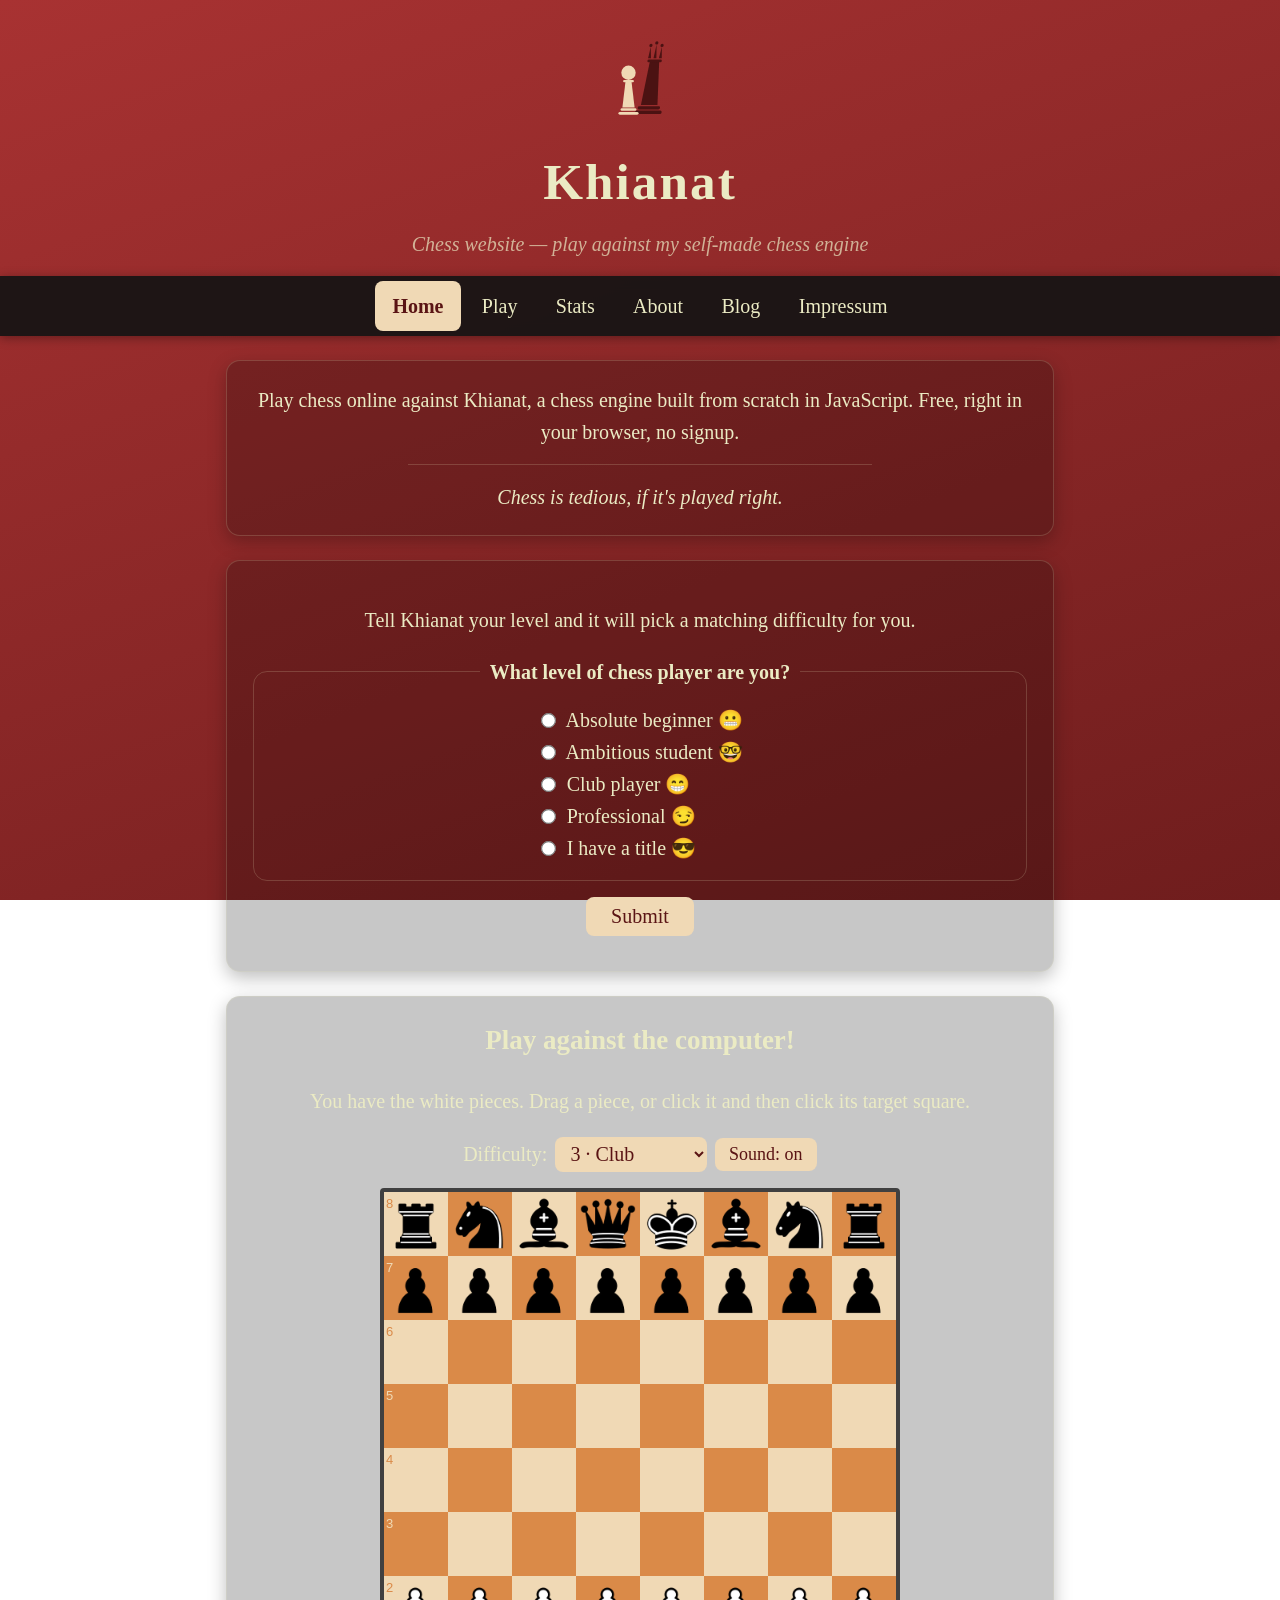
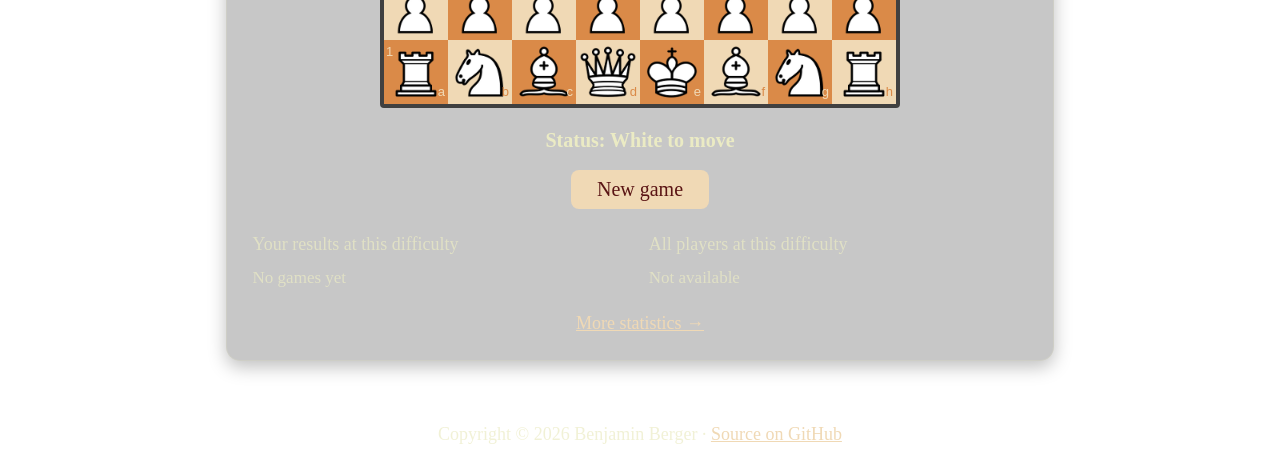
==== index.html @ 2050cd04 "Spam guard + sound toggle + broader opening" ====
<!DOCTYPE html>
<html lang="en">

  <head>
      <meta charset="UTF-8">
      <meta name="viewport" content="width=device-width, initial-scale=1">
      <title>Khianat &ndash; Play Chess Against a Self-Made JavaScript Chess Engine</title>
      <meta name="description" content="Play chess online against Khianat, a hand-built JavaScript chess engine with five difficulty levels. Free, right in your browser, no signup, no tracking.">
      <link rel="canonical" href="https://khianat.org/">

      <!-- link previews (OpenGraph / Twitter) -->
      <meta property="og:type" content="website">
      <meta property="og:site_name" content="Khianat">
      <meta property="og:url" content="https://khianat.org/">
      <meta property="og:title" content="Khianat &ndash; Play Chess Against a Self-Made Chess Engine">
      <meta property="og:description" content="A hand-built JavaScript chess engine with five difficulty levels. Free, in your browser, no signup.">
      <meta property="og:image" content="https://khianat.org/social-preview.png">
      <meta name="twitter:card" content="summary_large_image">

      <!-- structured data for search engines -->
      <script type="application/ld+json">
      {
        "@context": "https://schema.org",
        "@graph": [
          {
            "@type": "WebSite",
            "name": "Khianat",
            "url": "https://khianat.org/"
          },
          {
            "@type": "VideoGame",
            "name": "Khianat",
            "url": "https://khianat.org/",
            "description": "Play chess against Khianat, a hand-built JavaScript chess engine with five difficulty levels, running entirely in the browser.",
            "genre": "Chess",
            "gamePlatform": "Web browser",
            "applicationCategory": "Game",
            "operatingSystem": "Any",
            "offers": { "@type": "Offer", "price": "0", "priceCurrency": "EUR" },
            "author": {
              "@type": "Person",
              "name": "Benjamin Berger",
              "url": "https://github.com/ElectroweakCat"
            }
          }
        ]
      }
      </script>

      <link rel="icon" type="image/x-icon" href="favicon.ico">
      <link rel="icon" type="image/svg+xml" href="favicon.svg">

      <!-- central stylesheet -->
      <link rel="stylesheet" href="style.css">

      <!-- get jQuery from google -->
      <script src="https://ajax.googleapis.com/ajax/libs/jquery/3.5.1/jquery.min.js"></script>

      <!-- get chessboard.js (Copyright 2019 Chris Oakman)-->
      <script type="text/javascript" src="chessboard-1.0.0.js"></script>

      <!-- get chess.js (Copyright (c) 2022, Jeff Hlywa (jhlywa@gmail.com))-->
      <script type="text/javascript" src="chess.js"></script>

      <!-- get evaluation function of current chessboard-->
      <script type="text/javascript" src="evaluation.js"></script>

      <!-- get the acutall chess engine, which returns the best move it can find-->
      <script type="text/javascript" src="engine.js"></script>

      <!-- helpers for the personal and global game statistics -->
      <script type="text/javascript" src="stats.js"></script>
  </head>

  <body>

      <header class="site-header">
        <img src="logo.svg" alt="Khianat logo: a pawn casting the shadow of a queen" class="site-logo">
        <h1>Khianat</h1>
        <p class="tagline">Chess website &mdash; play against my self-made chess engine</p>
      </header>

      <nav class="site-nav">
        <a href="index.html" class="active">Home</a>
        <a href="#Play">Play</a>
        <a href="stats.html">Stats</a>
        <a href="about.html">About</a>
        <a href="blog.html">Blog</a>
        <a href="impressum.html">Impressum</a>
      </nav>

      <main>
      <section class="card">
        Play chess online against Khianat, a chess engine built from scratch in JavaScript. Free, right in your browser, no signup.
        <hr>
        <em>Chess is tedious, if it's played right.</em>
      </section>

      <section class="card">
        <p>Tell Khianat your level and it will pick a matching difficulty for you.</p>
        <form id="surveyForm">
          <fieldset>
            <legend>What level of chess player are you?</legend>
            <div class="survey-options">
            <input id="one" type="radio" name="items" value="one" required>
            <label for="one">Absolute beginner &#128556;</label><br>
            <input id="two" type="radio" name="items" value="two">
            <label for="two">Ambitious student &#129299;</label><br>
            <input id="three" type="radio" name="items" value="three">
            <label for="three">Club player &#128513;</label><br>
            <input id="four" type="radio" name="items" value="four">
            <label for="four">Professional &#128527;</label><br>
            <input id="five" type="radio" name="items" value="five">
            <label for="five">I have a title &#128526;</label>
            </div>
          </fieldset>
          <input type="submit" name="submit" value="Submit">
        </form>
        <div id="surveyResult"></div>

        <script>
          // Survey: send the vote to poll.php and set a matching difficulty.
          // How everyone voted is shown on the Stats page.
          function showSurveyResults (counts, vote) {
            var html = 'Thanks for your answer!'

            // suggest a matching difficulty for the game below
            var levelMap = { one: 1, two: 2, three: 3, four: 4, five: 5 }
            var suggested = levelMap[vote]
            if (suggested) {
              var canApply = true
              try {
                canApply = isGameOver() || game.history().length === 0
              } catch (e) {}

              if (canApply) {
                document.getElementById('difficulty').value = String(suggested)
                engineDifficulty = suggested
                try { refreshStatsDisplay() } catch (e) {} // bars follow the new level
                html = 'Khianat set its difficulty to ' + suggested + ' to match your level. You can change it any time below.'
              } else {
                html = 'Recommended difficulty for your level: ' + suggested + '.'
              }
            }

            document.getElementById('surveyResult').innerHTML = html

            // one vote per visit: lock the form after voting
            var inputs = document.querySelectorAll('#surveyForm input')
            for (var i = 0; i < inputs.length; i++) {
              inputs[i].disabled = true
            }
          }

          document.getElementById('surveyForm').addEventListener('submit', function (event) {
            event.preventDefault()

            var checked = document.querySelector('input[name="items"]:checked')
            if (!checked) return

            fetch('poll.php', {
              method: 'POST',
              headers: { 'Content-Type': 'application/json' },
              body: JSON.stringify({ vote: checked.value })
            })
              .then(function (response) {
                if (!response.ok) throw new Error('poll request failed')
                return response.json()
              })
              .then(function (counts) {
                showSurveyResults(counts, checked.value)
              })
              .catch(function () {
                document.getElementById('surveyResult').innerHTML = 'Sorry, the poll is currently not available.'
              })
          })
        </script>
      </section>

      <section id="Play" class="card">
        <h2>Play against the computer!</h2>
        <p>You have the white pieces. Drag a piece, or click it and then click its target square.</p>
        <div class="difficulty-row">
          <label for="difficulty">Difficulty:</label>
          <select id="difficulty">
            <option value="1">1 &middot; Beginner</option>
            <option value="2">2 &middot; Casual</option>
            <option value="3" selected>3 &middot; Club</option>
            <option value="4">4 &middot; Strong</option>
            <option value="5">5 &middot; Maximum</option>
          </select>
          <button id="soundBtn" type="button" aria-pressed="true">Sound: on</button>
        </div>
        <div id="myBoard"></div>
        <div class="status-line">Status: <span id="status"></span></div>
        <button id="gameBtn" type="button">New game</button>

        <div class="game-stats">
          <div class="stats-block">
            <div class="stats-title">Your results at this difficulty</div>
            <div id="personalBar"></div>
          </div>
          <div class="stats-block">
            <div class="stats-title">All players at this difficulty</div>
            <div id="globalBar"></div>
          </div>
        </div>
        <p class="stats-hint"><a href="stats.html">More statistics &rarr;</a></p>
      <noscript>Sorry, your browser does not support JavaScript!</noscript>

      <script>
        var board = null
        var game = new Chess()
        var whiteSquareGrey = '#a9a9a9'
        var blackSquareGrey = '#696969'
        var $status = $('#status')
        var $fen = $('#fen')
        var $pgn = $('#pgn')
        var thinkTimer = null
        var engineDifficulty = 3
        var gameResigned = false

        // the game is over when chess.js says so or the player resigned
        function isGameOver () {
          return gameResigned || game.game_over()
        }

        // ----- engine in a Web Worker -----
        // The search runs in a background thread so the page stays responsive.
        // If the browser refuses the worker (e.g. when the site is opened as a
        // local file), the engine falls back to thinking in the foreground.

        var engineWorker = null
        var searchId = 0

        try {
          engineWorker = new Worker('engine-worker.js')
          engineWorker.onmessage = function (event) {
            if (event.data.id !== searchId) return // stale reply, e.g. after New game
            finishEngineMove(event.data.move === null ? null
              : (event.data.move.san ? event.data.move.san : event.data.move))
          }
          engineWorker.onerror = function () {
            // worker broke: think in the foreground from now on
            engineWorker = null
            makeMove()
          }
        } catch (e) {
          engineWorker = null
        }

        // Khianat's move: dispatch to the worker, or think right here
        function makeMove () {
          if (isGameOver()) return
          if (game.turn() !== 'b') return // Khianat plays Black only

          if (engineWorker) {
            searchId++
            engineWorker.postMessage({
              id: searchId,
              history: game.history(),
              difficulty: engineDifficulty
            })
            return
          }

          // fallback: search on the main thread
          setDifficulty(engineDifficulty)
          var move = getBookMove(game)
          if (move === null) move = getBestMove(game)
          finishEngineMove(move)
        }

        function finishEngineMove (move) {
          if (move === null) return
          if (isGameOver() || game.turn() !== 'b') return

          var played = game.move(move)
          if (played === null) return // stale or invalid, never crash the UI

          board.position(game.fen())
          playMoveSound()
          highlightMove(played.from, played.to)
          updateStatus()
          saveCurrentGame()
        }

        // sounds for the end of the game
        var yesSound = new Audio('mixkit-robot-says-yes-283.wav')
        var noSound = new Audio('mixkit-robot-says-no-282.wav')

        // wooden click for every move on the board
        var moveSound = new Audio('351518__mh2o__chess-move-on-alabaster.wav')

        // sound can be muted, the choice is remembered in this browser
        var SOUND_STORAGE_KEY = 'khianatSound'
        var soundOn = true
        try {
          soundOn = window.localStorage.getItem(SOUND_STORAGE_KEY) !== 'off'
        } catch (e) {}

        function playSound (sound) {
          if (!soundOn) return
          sound.currentTime = 0
          sound.play()
        }

        function playMoveSound () {
          playSound(moveSound)
        }

        function updateSoundButton () {
          $('#soundBtn').text('Sound: ' + (soundOn ? 'on' : 'off'))
                        .attr('aria-pressed', soundOn ? 'true' : 'false')
        }

        function toggleSound () {
          soundOn = !soundOn
          try {
            window.localStorage.setItem(SOUND_STORAGE_KEY, soundOn ? 'on' : 'off')
          } catch (e) {}
          updateSoundButton()
        }

        function removeGreySquares () {
          $('#myBoard .square-55d63').css('background', '')
        }

        function greySquare (square) {
          var $square = $('#myBoard .square-' + square)

          var background = whiteSquareGrey
          if ($square.hasClass('black-3c85d')) {
            background = blackSquareGrey
          }

          $square.css('background', background)
        }

        function onDragStart (source, piece, position, orientation) {
        // do not pick up pieces if the game is over
        if (isGameOver()) return false

        // only pick up pieces for the side to move
        if ((game.turn() === 'w' && piece.search(/^b/) !== -1) ||
        (game.turn() === 'b' && piece.search(/^w/) !== -1))
        return false

        // picking up an own piece replaces any click selection
        clearClickSelection()
        }

        // everything that happens after the player made a legal move
        function afterPlayerMove (move) {
          playMoveSound()
          highlightMove(move.from, move.to)

          // make best legal move for black
          thinkTimer = window.setTimeout(makeMove, 250)

          updateStatus()
          saveCurrentGame()

          // show that the engine is calculating (the search may take a few seconds)
          if (!game.game_over()) {
            $status.html('Khianat is thinking&hellip;')
          }
        }

        function onDrop (source, target) {
          removeGreySquares()
        // see if the move is legal
        var move = game.move({
        from: source,
        to: target,
        promotion: 'q' // always promote to a queen for simplicity
        })

        // illegal move: keep a click selection (e.g. piece dropped back home)
        if (move === null) {
          if (clickFrom !== null) showTargets(clickFrom)
          return 'snapback'
        }

        clearClickSelection()
        afterPlayerMove(move)
        }

        function onMouseoverSquare (square, piece) {
          // no hints while Khianat is thinking (or the game is over)
          if (isGameOver()) return
          if (game.turn() !== 'w') return

          // get list of possible moves for this square
          var moves = game.moves({
          square: square,
          verbose: true
        })

          // exit if there are no moves available for this square
          if (moves.length === 0) return

          // highlight the square they moused over
          greySquare(square)

          // highlight the possible squares for this piece
          for (var i = 0; i < moves.length; i++) {
            greySquare(moves[i].to)
          }
        }

        function onMouseoutSquare (square, piece) {
          removeGreySquares()

          // keep the targets of a click selection visible
          if (clickFrom !== null) {
            showTargets(clickFrom)
          }
        }

        // ----- click-to-move -----

        var clickFrom = null

        function showTargets (square) {
          var moves = game.moves({ square: square, verbose: true })
          for (var i = 0; i < moves.length; i++) {
            greySquare(moves[i].to)
          }
        }

        function clearClickSelection () {
          clickFrom = null
          removeGreySquares()
          $('#myBoard .square-55d63').removeClass('highlight-selected')
        }

        function selectSquare (square) {
          var piece = game.get(square)
          if (!piece || piece.color !== 'w') return
          clickFrom = square
          $('#myBoard .square-' + square).addClass('highlight-selected')
          showTargets(square)
        }

        function handleSquareTap (square) {
          if (isGameOver()) return
          if (game.turn() !== 'w') return

          // first tap: select one of your pieces
          // (chessboard.js may start a drag at the same time, that is fine)
          if (clickFrom === null) {
            selectSquare(square)
            return
          }

          // tapping the selected piece again keeps it selected
          if (square === clickFrom) return

          var move = game.move({
            from: clickFrom,
            to: square,
            promotion: 'q' // always promote to a queen for simplicity
          })

          // not a legal target: try to select the tapped piece instead
          if (move === null) {
            clearClickSelection()
            selectSquare(square)
            return
          }

          clearClickSelection()
          board.position(game.fen())
          afterPlayerMove(move)
        }

        // "click" events never reach the squares because chessboard.js starts
        // its drag mode on mousedown/touchstart, so listen to those instead.
        // A touch also fires a delayed synthetic mousedown: ignore that one.
        var lastTouchTime = 0

        $('#myBoard').on('touchstart', '.square-55d63', function () {
          lastTouchTime = Date.now()
          var square = $(this).attr('data-square')
          if (square) handleSquareTap(square)
        })

        $('#myBoard').on('mousedown', '.square-55d63', function (event) {
          if (event.which !== 1) return // left button only
          if (Date.now() - lastTouchTime < 500) return
          var square = $(this).attr('data-square')
          if (square) handleSquareTap(square)
        })

        // mark the from and to squares of the move that was just played
        function highlightMove (from, to) {
          $('#myBoard .square-55d63').removeClass('highlight-last')
          $('#myBoard .square-' + from).addClass('highlight-last')
          $('#myBoard .square-' + to).addClass('highlight-last')
        }

        function newGame () {
          window.clearTimeout(thinkTimer) // in case Khianat was about to move
          searchId++ // invalidates any search still running in the worker
          game.reset()
          board.start()
          clearClickSelection()
          $('#myBoard .square-55d63').removeClass('highlight-last')
          resultRecorded = false
          gameResigned = false
          saveCurrentGame() // clears the stored game
          updateStatus()
        }

        // giving up counts as a loss, no escaping the statistics
        function resignGame () {
          if (isGameOver() || game.history().length === 0) return

          window.clearTimeout(thinkTimer)
          searchId++ // a search still running in the worker must not move anymore
          gameResigned = true
          clearClickSelection()

          recordResultOnce('l')
          saveCurrentGame() // clears the stored game
          playSound(yesSound)
          $status.html('Game over, White resigned.')
          updateGameButton()
        }

        // one button: "Resign" during a game, "New game" once it is over
        function updateGameButton () {
          if (!isGameOver() && game.history().length > 0) {
            $('#gameBtn').text('Resign')
          } else {
            $('#gameBtn').text('New game')
          }
        }

        // ----- running game survives a page reload -----
        // The current game is stored in the browser after every move and
        // restored on load, so reloading the page is no way to escape a
        // lost position (and no accident can destroy a good one).

        var GAME_STORAGE_KEY = 'khianatCurrentGame'

        function saveCurrentGame () {
          try {
            if (game.history().length === 0 || isGameOver()) {
              window.localStorage.removeItem(GAME_STORAGE_KEY)
            } else {
              window.localStorage.setItem(GAME_STORAGE_KEY, JSON.stringify({
                history: game.history(),
                difficulty: engineDifficulty
              }))
            }
          } catch (e) {
            // no localStorage: reload protection simply not available
          }
        }

        function restoreSavedGame () {
          try {
            var saved = JSON.parse(window.localStorage.getItem(GAME_STORAGE_KEY))
            if (!saved || !saved.history || saved.history.length === 0) return

            for (var i = 0; i < saved.history.length; i++) {
              if (game.move(saved.history[i]) === null) {
                game.reset() // corrupted data: just start fresh
                return
              }
            }

            if (saved.difficulty && DIFFICULTY_LEVELS[saved.difficulty]) {
              engineDifficulty = saved.difficulty
              $('#difficulty').val(String(saved.difficulty))
            }

            board.position(game.fen())

            // reloaded while Khianat was thinking: let it move again
            if (!game.game_over() && game.turn() === 'b') {
              thinkTimer = window.setTimeout(makeMove, 500)
            }
          } catch (e) {
            // unreadable data: just start fresh
          }
        }

        // ----- game statistics -----

        var resultRecorded = false
        var globalStatsCache = null

        // count each finished game exactly once, locally and on the server
        function recordResultOnce (result) {
          if (resultRecorded) return
          resultRecorded = true

          var moves = Math.max(1, Math.ceil(game.history().length / 2))
          recordPersonalResult(engineDifficulty, result, moves)
          refreshStatsDisplay()

          postGlobalResult(engineDifficulty, result, moves, game.history()[0])
            .then(function (data) {
              globalStatsCache = data
              refreshStatsDisplay()
            })
            .catch(function () {}) // no server (e.g. local file): personal stats still work
        }

        function refreshStatsDisplay () {
          var lv = String(engineDifficulty)

          var personal = loadPersonalStats()
          renderResultBar(document.getElementById('personalBar'), personal.levels[lv])

          var globalEl = document.getElementById('globalBar')
          if (globalStatsCache && globalStatsCache.levels && globalStatsCache.levels[lv]) {
            renderResultBar(globalEl, globalStatsCache.levels[lv])
          } else {
            globalEl.innerHTML = '<div class="result-legend">Not available</div>'
          }
        }

        // update the board position after the piece snap
        // for castling, en passant, pawn promotion
        function onSnapEnd () {
        board.position(game.fen())
        }

        function updateStatus () {
        var status = ''

        var moveColor = 'White'
        if (game.turn() === 'b') {
        moveColor = 'Black'
        }

        // checkmate?
        if (game.in_checkmate()) {
        status = 'Game over, ' + moveColor + ' is in checkmate.'

        // play sound: "Yes" if the computer checkmated the player (White),
        // "No" if the player checkmated the computer (Black)
        if (moveColor === 'White') {
        playSound(yesSound)
        } else {
        playSound(noSound)
        }

        recordResultOnce(moveColor === 'White' ? 'l' : 'w')
        }

        // draw?
        else if (game.in_draw()) {
        status = 'Game over, drawn position'

        recordResultOnce('d')
        }

        // game still on
        else {
        status = moveColor + ' to move'

        // check?
        if (game.in_check()) {
        status += ', ' + moveColor + ' is in check'
        }
        }

        $status.html(status)
        $fen.html(game.fen())
        $pgn.html(game.pgn())

        updateGameButton()
        }

        var config = {
          draggable: true,
          position: 'start',
          moveSpeed: 'slow',
          snapbackSpeed: 500,
          snapSpeed: 100,
          onDragStart: onDragStart,
          onDrop: onDrop,
          onMouseoutSquare: onMouseoutSquare,
          onMouseoverSquare: onMouseoverSquare,
          onSnapEnd: onSnapEnd
        }
        board = Chessboard('myBoard', config)

        // keep the board size in sync with the screen (mobile friendly)
        $(window).on('resize', board.resize)

        $('#soundBtn').on('click', toggleSound)
        updateSoundButton()

        $('#gameBtn').on('click', function () {
          if (!isGameOver() && game.history().length > 0) {
            resignGame()
          } else {
            newGame()
          }
        })

        $('#difficulty').on('change', function () {
          var newLevel = parseInt(this.value, 10)

          // changing the difficulty mid-game would distort the statistics:
          // it restarts the game and the running game counts as a loss
          if (!isGameOver() && game.history().length > 0) {
            var ok = window.confirm(
              'Changing the difficulty restarts the game. ' +
              'The current game will be counted as a loss. OK?'
            )
            if (!ok) {
              this.value = String(engineDifficulty) // keep the old level
              return
            }
            recordResultOnce('l') // counted at the level that was being played
            engineDifficulty = newLevel
            newGame()
          } else {
            engineDifficulty = newLevel
          }

          refreshStatsDisplay()
          saveCurrentGame()
        })

        restoreSavedGame()
        updateStatus()
        refreshStatsDisplay()

        fetchGlobalStats()
          .then(function (data) {
            globalStatsCache = data
            refreshStatsDisplay()
          })
          .catch(function () {}) // bars simply show "Not available"
        </script>

      </section>

      </main>

      <footer>
        Copyright &copy; 2026 Benjamin Berger &middot; <a href="https://github.com/ElectroweakCat/Khianat">Source on GitHub</a>
      </footer>

  </body>

  </html>
---- style.css ----
/* =========================================================
   Khianat – central stylesheet
   Modernized red/cream design, responsive & mobile friendly
   ========================================================= */

/* Self-hosted EB Garamond (SIL Open Font License), so the typography looks
   the same everywhere. Garamond is not installed on Android and most Linux
   systems, which used to fall back to a completely different serif.
   Nothing is loaded from Google, the files live in fonts/ on this server. */

@font-face {
  font-family: "EB Garamond";
  src: url("fonts/eb-garamond-regular.woff2") format("woff2");
  font-weight: 400;
  font-style: normal;
  font-display: swap;
}

@font-face {
  font-family: "EB Garamond";
  src: url("fonts/eb-garamond-italic.woff2") format("woff2");
  font-weight: 400;
  font-style: italic;
  font-display: swap;
}

@font-face {
  font-family: "EB Garamond";
  src: url("fonts/eb-garamond-semibold.woff2") format("woff2");
  font-weight: 600;
  font-style: normal;
  font-display: swap;
}

:root {
  --bg-1: #a83232;          /* classic Khianat red */
  --bg-2: #6f1d1d;          /* darker red for gradient */
  --cream: #ebebc4;         /* classic cream text */
  --cream-muted: rgba(235, 235, 196, 0.7);
  --card-bg: rgba(0, 0, 0, 0.22);
  --card-border: rgba(235, 235, 196, 0.18);
  --nav-bg: rgba(20, 20, 20, 0.92);
  --accent: #f0d9b5;        /* light board square color */
  --radius: 14px;
}

* {
  box-sizing: border-box;
}

html {
  scroll-behavior: smooth;
}

body {
  margin: 0;
  min-height: 100vh;
  background: linear-gradient(160deg, var(--bg-1) 0%, var(--bg-2) 100%) fixed;
  color: var(--cream);
  font-family: "EB Garamond", Garamond, "Palatino Linotype", Palatino, Georgia, "Times New Roman", serif;
  font-size: clamp(1.05rem, 1rem + 0.4vw, 1.25rem);
  line-height: 1.6;
  text-align: center;
}

/* ---------- Header ---------- */

.site-header {
  padding: 2.2rem 1rem 1rem;
}

.site-header h1 {
  margin: 0;
  font-size: clamp(2rem, 1.5rem + 2.5vw, 3.2rem);
  letter-spacing: 0.04em;
}

.site-header .tagline {
  margin: 0.3rem 0 0;
  color: var(--cream-muted);
  font-style: italic;
}

.site-logo {
  width: 92px;
  height: 92px;
  margin-bottom: 0.3rem;
}

/* ---------- Navigation ---------- */

.site-nav {
  position: sticky;
  top: 0;
  z-index: 10;
  display: flex;
  flex-wrap: wrap;
  justify-content: center;
  gap: 0.2rem;
  padding: 0.35rem 0.5rem;
  background: var(--nav-bg);
  backdrop-filter: blur(6px);
  box-shadow: 0 2px 10px rgba(0, 0, 0, 0.35);
}

.site-nav a {
  color: var(--cream);
  text-decoration: none;
  padding: 0.55rem 1.1rem;
  border-radius: 8px;
  transition: background 0.15s ease, color 0.15s ease;
}

.site-nav a:hover {
  background: rgba(235, 235, 196, 0.15);
}

.site-nav a.active {
  background: var(--accent);
  color: #5a1414;
  font-weight: 600;
}

/* ---------- Layout ---------- */

main {
  width: 100%;
  max-width: 860px;
  margin: 0 auto;
  padding: 1.5rem 1rem 0;
}

.card {
  background: var(--card-bg);
  border: 1px solid var(--card-border);
  border-radius: var(--radius);
  box-shadow: 0 6px 18px rgba(0, 0, 0, 0.25);
  padding: 1.4rem 1.6rem;
  margin: 0 0 1.5rem;
  text-align: center;
}

.card h2 {
  margin-top: 0;
  font-size: 1.35em;
}

.card .date {
  color: var(--cream-muted);
  font-size: 0.85em;
  font-weight: normal;
}

hr {
  border: none;
  border-top: 1px solid var(--card-border);
  margin: 1rem auto;
  width: 60%;
}

a {
  color: var(--accent);
}

/* ---------- Forms & survey ---------- */

fieldset {
  border: 1px solid var(--card-border);
  border-radius: var(--radius);
  padding: 1rem 1.2rem;
  margin: 0 0 1rem;
}

legend {
  padding: 0 0.6rem;
  font-weight: 600;
}

.survey-options {
  display: inline-block;
  text-align: left;
}

.survey-options label {
  cursor: pointer;
}

input[type="radio"] {
  accent-color: var(--accent);
  margin-right: 0.4rem;
  transform: scale(1.15);
}

input[type="submit"],
button {
  font-family: inherit;
  font-size: 1em;
  color: #5a1414;
  background: var(--accent);
  border: none;
  border-radius: 8px;
  padding: 0.5rem 1.6rem;
  cursor: pointer;
  transition: filter 0.15s ease, transform 0.05s ease;
}

input[type="submit"]:hover,
button:hover {
  filter: brightness(1.07);
}

input[type="submit"]:active,
button:active {
  transform: scale(0.97);
}

input[type="submit"]:disabled {
  opacity: 0.5;
  cursor: default;
}

#surveyResult {
  margin-top: 0.8rem;
}

/* ---------- Chessboard ---------- */

#myBoard {
  width: min(100%, 520px);
  margin: 0 auto 1rem;
}

.status-line {
  margin-top: 0.6rem;
  font-weight: 600;
}

/* chessboard.js required classes */
.clearfix-7da63 {
  clear: both;
}

.board-b72b1 {
  border: 4px solid #404040;
  border-radius: 4px;
  box-sizing: content-box;
}

.square-55d63 {
  float: left;
  position: relative;
  -webkit-touch-callout: none;
  -webkit-user-select: none;
  -khtml-user-select: none;
  -moz-user-select: none;
  -ms-user-select: none;
  user-select: none;
}

.white-1e1d7 {
  background-color: #f0d9b5;
  color: #da8a48;
}

.black-3c85d {
  background-color: #da8a48;
  color: #f0d9b5;
}

.highlight1-32417,
.highlight2-9c5d2 {
  box-shadow: inset 0 0 3px 3px rgb(170, 48, 48);
}

/* from and to square of the move that was just played */
.highlight-last {
  box-shadow: inset 0 0 3px 3px rgb(170, 48, 48);
}

/* square selected via click-to-move */
.highlight-selected {
  box-shadow: inset 0 0 0 3px #404040;
}

#gameBtn {
  margin-top: 0.9rem;
}

.difficulty-row {
  display: flex;
  flex-wrap: wrap;
  align-items: center;
  justify-content: center;
  gap: 0.5rem;
  margin-bottom: 1rem;
}

#soundBtn {
  padding: 0.35rem 0.9rem;
  font-size: 0.9em;
}

select {
  font-family: inherit;
  font-size: 1em;
  color: #5a1414;
  background: var(--accent);
  border: none;
  border-radius: 8px;
  padding: 0.35rem 0.7rem;
  cursor: pointer;
}

.notation-322f9 {
  cursor: default;
  font-family: "Helvetica Neue", Helvetica, Arial, sans-serif;
  font-size: 13px;
  position: absolute;
}

.alpha-d2270 {
  bottom: 1px;
  right: 3px;
}

.numeric-fc462 {
  top: 2px;
  left: 2px;
}

/* ---------- Game statistics ---------- */

.game-stats {
  display: grid;
  grid-template-columns: 1fr 1fr;
  gap: 1.1rem;
  margin-top: 1.3rem;
  text-align: left;
}

.stats-title {
  font-size: 0.9em;
  color: var(--cream-muted);
  margin-bottom: 0.3rem;
}

.result-bar {
  display: flex;
  height: 1.05rem;
  border-radius: 6px;
  overflow: hidden;
  background: rgba(0, 0, 0, 0.3);
}

.result-bar .seg-w { background: var(--accent); }
.result-bar .seg-d { background: #a5713e; }
.result-bar .seg-l { background: #3a0d0d; }

.result-legend {
  font-size: 0.85em;
  color: var(--cream-muted);
  margin-top: 0.3rem;
}

.stats-hint {
  margin-bottom: 0;
  font-size: 0.9em;
}

.stat-row {
  text-align: left;
  margin-bottom: 1.1rem;
}

.big-stats {
  display: flex;
  justify-content: space-around;
  flex-wrap: wrap;
  gap: 1rem;
}

.big-stat .stat-number {
  font-size: 2rem;
  font-weight: 600;
}

.big-stat .stat-label {
  color: var(--cream-muted);
  font-size: 0.85em;
}

.fact-list {
  text-align: left;
}

.fact-list p {
  margin: 0.45rem 0;
}

/* games-per-day column chart */
.day-cols {
  display: flex;
  align-items: flex-end;
  gap: 3px;
  height: 80px;
}

.day-cols .day-col {
  flex: 1;
  background: var(--accent);
  border-radius: 2px 2px 0 0;
}

@media (max-width: 600px) {
  .game-stats {
    grid-template-columns: 1fr;
  }
}

/* ---------- Impressum / long text ---------- */

.legal {
  text-align: left;
}

.legal h2 {
  text-align: center;
}

/* ---------- About page: technical documentation ---------- */

.doc {
  text-align: left;
}

.doc h2 {
  text-align: center;
}

.doc figure {
  margin: 1.4rem 0;
}

.doc figcaption {
  color: var(--cream-muted);
  font-size: 0.85em;
  text-align: center;
  margin-top: 0.5rem;
}

.doc svg {
  display: block;
  width: 100%;
  height: auto;
}

/* flow diagram of one engine move */
.flow {
  display: flex;
  flex-direction: column;
  align-items: center;
  gap: 0.15rem;
}

.flow-step {
  background: rgba(0, 0, 0, 0.25);
  border: 1px solid var(--card-border);
  border-radius: 10px;
  padding: 0.5rem 1rem;
  text-align: center;
  max-width: 480px;
}

.flow-step.decision {
  border-style: dashed;
  font-style: italic;
}

.flow-arrow {
  color: var(--cream-muted);
  line-height: 1;
}

/* horizontal bar chart (node counts) */
.bars {
  max-width: 560px;
  margin: 0 auto;
}

.bar-row {
  margin-bottom: 0.7rem;
}

.bar-row .bar-label {
  font-size: 0.9em;
  margin-bottom: 0.15rem;
}

.bar-row .bar {
  height: 1.15rem;
  background: var(--accent);
  border-radius: 5px;
  min-width: 2px;
}

/* piece square table heatmap */
.heatmap {
  display: grid;
  grid-template-columns: repeat(8, 1fr);
  gap: 2px;
  max-width: 360px;
  margin: 0 auto;
}

.heatmap div {
  aspect-ratio: 1;
  display: flex;
  align-items: center;
  justify-content: center;
  font-size: 0.6rem;
  border-radius: 3px;
  color: var(--cream);
}

.h-n3 { background: #2e0b0b; }
.h-n2 { background: #571818; }
.h-n1 { background: #7c2626; }
.h-p1 { background: #a5713e; }
.h-p2 { background: #d0ac7c; color: #3a2410; }
.h-p3 { background: #f0d9b5; color: #3a2410; }

/* ---------- Footer ---------- */

footer {
  margin: 2.5rem 0 0;
  padding: 1.2rem 1rem 1.6rem;
  color: var(--cream-muted);
  font-size: 0.9em;
}

/* ---------- Mobile ---------- */

@media (max-width: 600px) {
  .card {
    padding: 1rem 0.9rem;
  }

  .site-nav a {
    padding: 0.5rem 0.7rem;
  }

  main {
    padding: 1rem 0.6rem 0;
  }

  hr {
    width: 85%;
  }
}
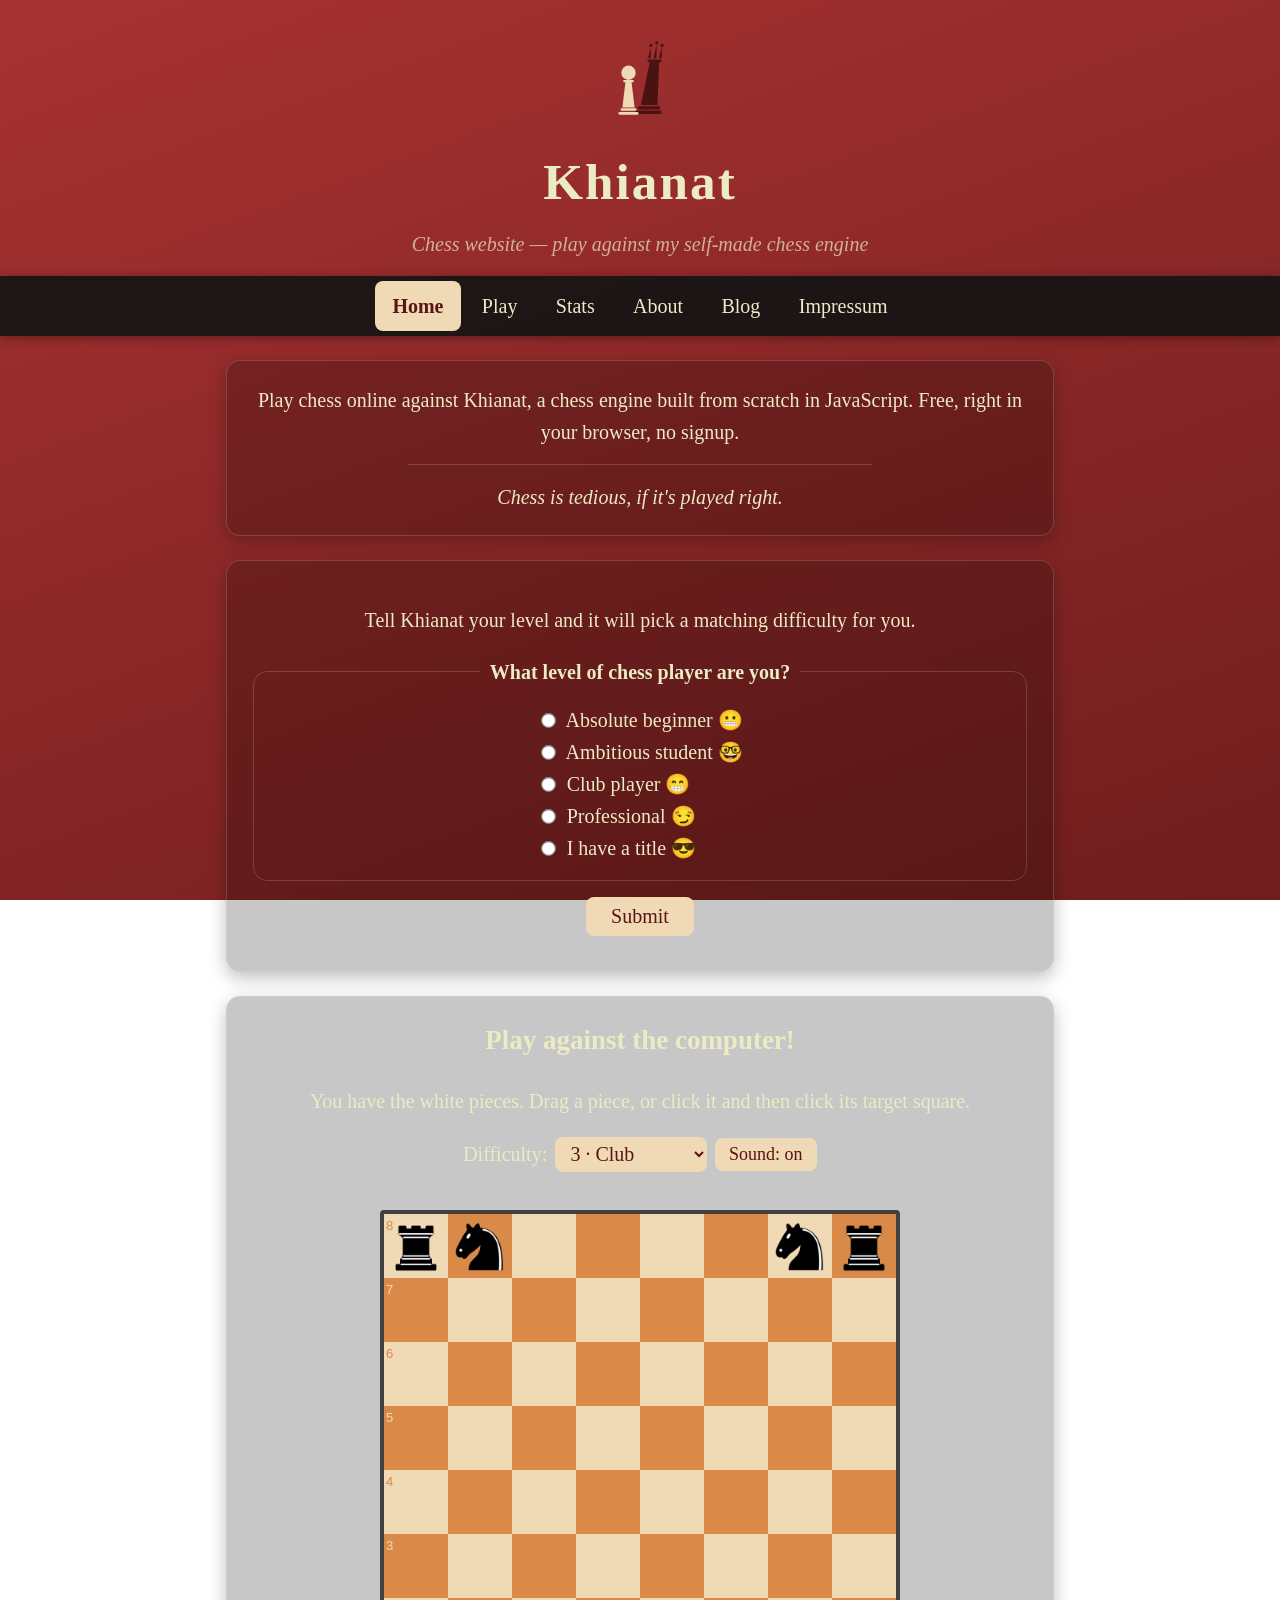
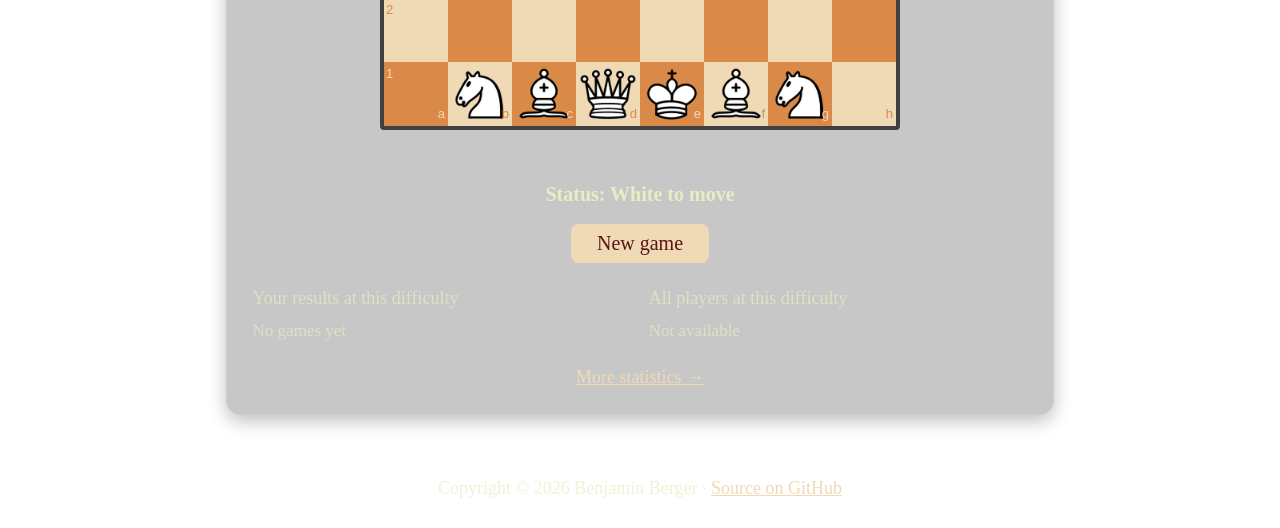
==== commit 574083e0: "Captured pieces" ====
--- a/index.html
+++ b/index.html
@@ -191,7 +191,9 @@
           </select>
           <button id="soundBtn" type="button" aria-pressed="true">Sound: on</button>
         </div>
+        <div id="capturedTop" class="captured" aria-label="Pieces captured by Khianat"></div>
         <div id="myBoard"></div>
+        <div id="capturedBottom" class="captured" aria-label="Pieces you captured"></div>
         <div class="status-line">Status: <span id="status"></span></div>
         <button id="gameBtn" type="button">New game</button>
 
@@ -493,6 +495,54 @@
           if (square) handleSquareTap(square)
         })
 
+        // ----- captured pieces and material balance -----
+
+        var PIECE_POINTS = { p: 1, n: 3, b: 3, r: 5, q: 9, k: 0 }
+        var CAPTURE_ORDER = ['q', 'r', 'b', 'n', 'p']
+
+        function renderCaptured (element, color, counts, diff) {
+          var html = ''
+          for (var i = 0; i < CAPTURE_ORDER.length; i++) {
+            var type = CAPTURE_ORDER[i]
+            var count = counts[type] || 0
+            for (var n = 0; n < count; n++) {
+              html += '<img src="img/chesspieces/wikipedia/' + color + type.toUpperCase() +
+                      '.png" alt="">'
+            }
+          }
+          if (diff > 0) {
+            html += '<span class="material-diff">+' + diff + '</span>'
+          }
+          element.innerHTML = html
+        }
+
+        function updateMaterial () {
+          var history = game.history({ verbose: true })
+          var takenByWhite = {} // black pieces, captured by the player
+          var takenByBlack = {} // white pieces, captured by Khianat
+
+          for (var i = 0; i < history.length; i++) {
+            var move = history[i]
+            if (!move.captured) continue
+            var target = move.color === 'w' ? takenByWhite : takenByBlack
+            target[move.captured] = (target[move.captured] || 0) + 1
+          }
+
+          // the difference comes from the board itself, so promotions count too
+          var board = game.board()
+          var balance = 0
+          for (var row = 0; row < 8; row++) {
+            for (var col = 0; col < 8; col++) {
+              var piece = board[row][col]
+              if (!piece) continue
+              balance += (piece.color === 'w' ? 1 : -1) * PIECE_POINTS[piece.type]
+            }
+          }
+
+          renderCaptured(document.getElementById('capturedTop'), 'w', takenByBlack, -balance)
+          renderCaptured(document.getElementById('capturedBottom'), 'b', takenByWhite, balance)
+        }
+
         // mark the from and to squares of the move that was just played
         function highlightMove (from, to) {
           $('#myBoard .square-55d63').removeClass('highlight-last')
@@ -674,6 +724,7 @@
         $fen.html(game.fen())
         $pgn.html(game.pgn())
 
+        updateMaterial()
         updateGameButton()
         }
 
--- a/style.css
+++ b/style.css
@@ -235,6 +235,28 @@
   font-weight: 600;
 }
 
+/* captured pieces and material balance around the board */
+.captured {
+  display: flex;
+  flex-wrap: wrap;
+  align-items: center;
+  gap: 1px;
+  min-height: 22px;
+  width: min(100%, 520px);
+  margin: 0 auto;
+  color: var(--cream-muted);
+  font-size: 0.9em;
+}
+
+.captured img {
+  width: 18px;
+  height: 18px;
+}
+
+.captured .material-diff {
+  margin-left: 0.35rem;
+}
+
 /* chessboard.js required classes */
 .clearfix-7da63 {
   clear: both;
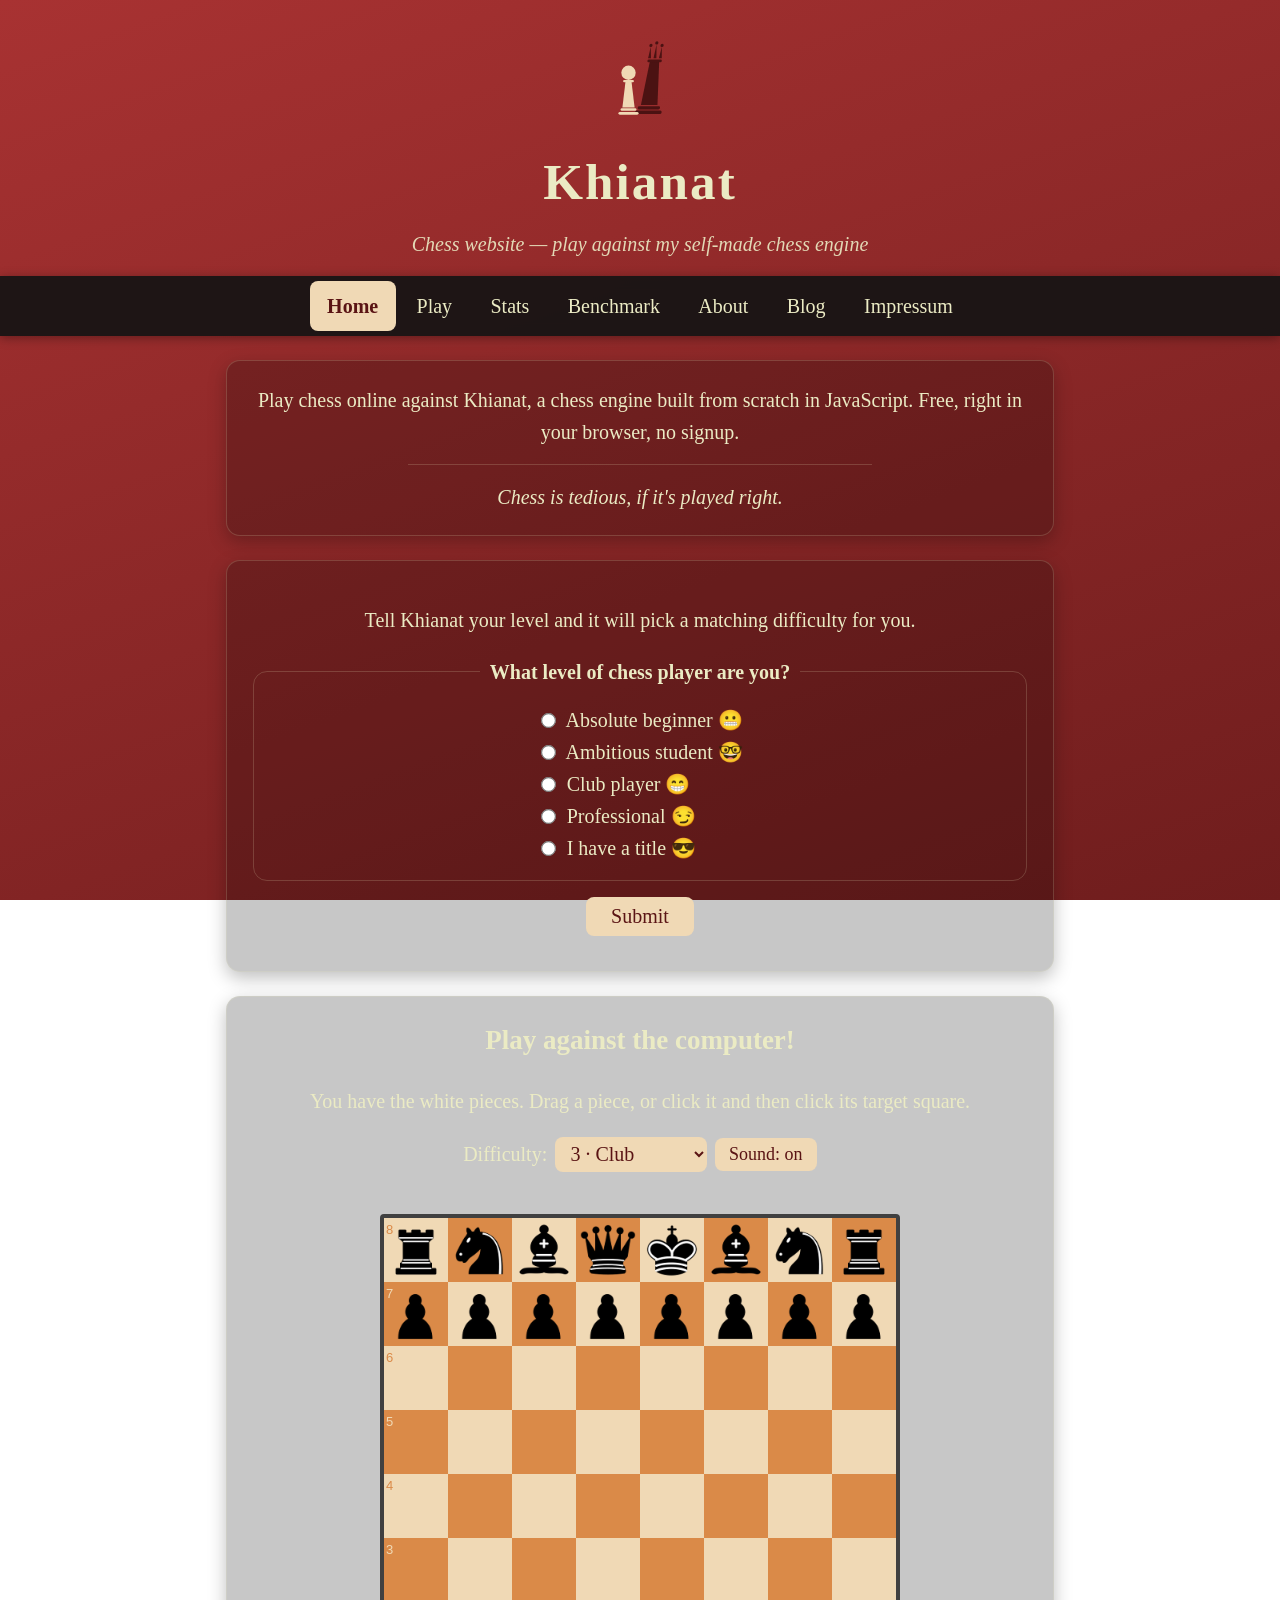
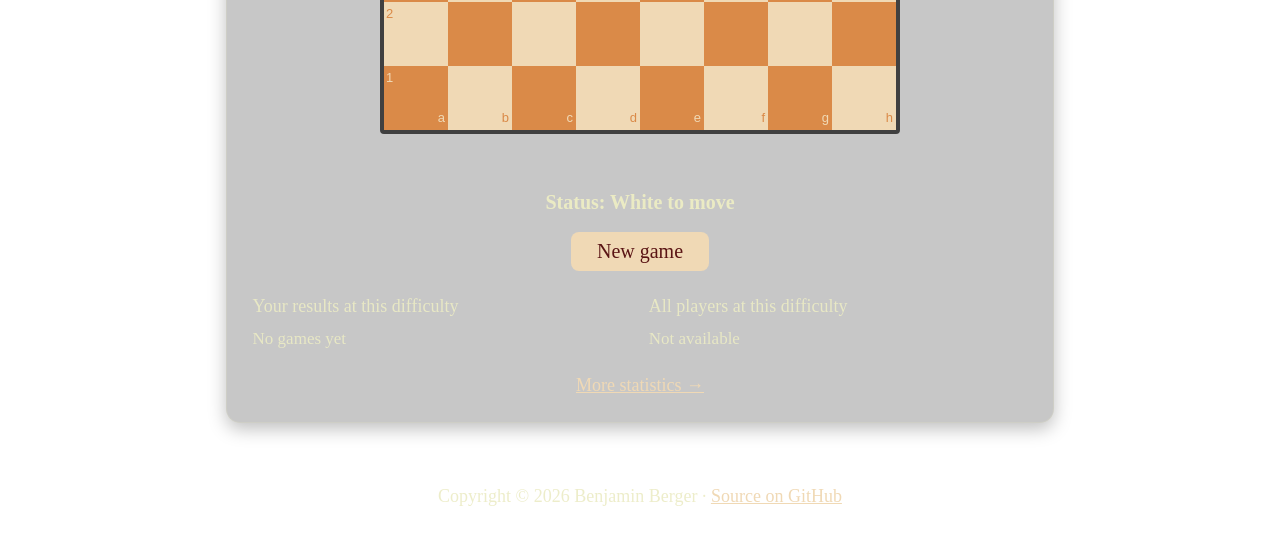
==== commit d325f094: "Accessibility + benchmark suite" ====
--- a/index.html
+++ b/index.html
@@ -74,6 +74,8 @@
 
   <body>
 
+      <a href="#main" class="skip-link">Skip to content</a>
+
       <header class="site-header">
         <img src="logo.svg" alt="Khianat logo: a pawn casting the shadow of a queen" class="site-logo">
         <h1>Khianat</h1>
@@ -84,12 +86,13 @@
         <a href="index.html" class="active">Home</a>
         <a href="#Play">Play</a>
         <a href="stats.html">Stats</a>
+        <a href="benchmark.html">Benchmark</a>
         <a href="about.html">About</a>
         <a href="blog.html">Blog</a>
         <a href="impressum.html">Impressum</a>
       </nav>
 
-      <main>
+      <main id="main">
       <section class="card">
         Play chess online against Khianat, a chess engine built from scratch in JavaScript. Free, right in your browser, no signup.
         <hr>
@@ -116,7 +119,7 @@
           </fieldset>
           <input type="submit" name="submit" value="Submit">
         </form>
-        <div id="surveyResult"></div>
+        <div id="surveyResult" aria-live="polite"></div>
 
         <script>
           // Survey: send the vote to poll.php and set a matching difficulty.
@@ -191,11 +194,12 @@
           </select>
           <button id="soundBtn" type="button" aria-pressed="true">Sound: on</button>
         </div>
-        <div id="capturedTop" class="captured" aria-label="Pieces captured by Khianat"></div>
+        <div id="capturedTop" class="captured" role="img" aria-label="Khianat has captured nothing"></div>
         <div id="myBoard"></div>
-        <div id="capturedBottom" class="captured" aria-label="Pieces you captured"></div>
-        <div class="status-line">Status: <span id="status"></span></div>
+        <div id="capturedBottom" class="captured" role="img" aria-label="You have captured nothing"></div>
+        <div class="status-line">Status: <span id="status" aria-live="polite"></span></div>
         <button id="gameBtn" type="button">New game</button>
+        <p id="moveAnnouncement" class="visually-hidden" aria-live="polite"></p>
 
         <div class="game-stats">
           <div class="stats-block">
@@ -283,6 +287,10 @@
           board.position(game.fen())
           playMoveSound()
           highlightMove(played.from, played.to)
+
+          // for screen readers: the move itself is only visible on the board
+          $('#moveAnnouncement').text('Khianat plays ' + played.san)
+
           updateStatus()
           saveCurrentGame()
         }
@@ -500,8 +508,15 @@
         var PIECE_POINTS = { p: 1, n: 3, b: 3, r: 5, q: 9, k: 0 }
         var CAPTURE_ORDER = ['q', 'r', 'b', 'n', 'p']
 
-        function renderCaptured (element, color, counts, diff) {
+        var PIECE_NAMES = { p: 'pawn', n: 'knight', b: 'bishop', r: 'rook', q: 'queen' }
+
+        // The icons carry no alt text (a row of "pawn pawn pawn" helps nobody),
+        // so the row itself gets one summarising label for screen readers.
+        // Nothing about this is visible on screen.
+        function renderCaptured (element, color, counts, diff, who) {
           var html = ''
+          var spoken = []
+
           for (var i = 0; i < CAPTURE_ORDER.length; i++) {
             var type = CAPTURE_ORDER[i]
             var count = counts[type] || 0
@@ -509,11 +524,21 @@
               html += '<img src="img/chesspieces/wikipedia/' + color + type.toUpperCase() +
                       '.png" alt="">'
             }
-          }
+            if (count > 0) {
+              spoken.push(count + ' ' + PIECE_NAMES[type] + (count > 1 ? 's' : ''))
+            }
+          }
+
           if (diff > 0) {
             html += '<span class="material-diff">+' + diff + '</span>'
           }
+
           element.innerHTML = html
+          element.setAttribute('aria-label',
+            who + (spoken.length === 0
+              ? ' has captured nothing'
+              : ' has captured ' + spoken.join(', ') +
+                (diff > 0 ? ', leading by ' + diff : '')))
         }
 
         function updateMaterial () {
@@ -539,8 +564,8 @@
             }
           }
 
-          renderCaptured(document.getElementById('capturedTop'), 'w', takenByBlack, -balance)
-          renderCaptured(document.getElementById('capturedBottom'), 'b', takenByWhite, balance)
+          renderCaptured(document.getElementById('capturedTop'), 'w', takenByBlack, -balance, 'Khianat')
+          renderCaptured(document.getElementById('capturedBottom'), 'b', takenByWhite, balance, 'You')
         }
 
         // mark the from and to squares of the move that was just played
--- a/style.css
+++ b/style.css
@@ -36,7 +36,7 @@
   --bg-1: #a83232;          /* classic Khianat red */
   --bg-2: #6f1d1d;          /* darker red for gradient */
   --cream: #ebebc4;         /* classic cream text */
-  --cream-muted: rgba(235, 235, 196, 0.7);
+  --cream-muted: rgba(235, 235, 196, 0.9); /* 0.7 was below the WCAG contrast minimum */
   --card-bg: rgba(0, 0, 0, 0.22);
   --card-border: rgba(235, 235, 196, 0.18);
   --nav-bg: rgba(20, 20, 20, 0.92);
@@ -50,6 +50,48 @@
 
 html {
   scroll-behavior: smooth;
+}
+
+@media (prefers-reduced-motion: reduce) {
+  html {
+    scroll-behavior: auto;
+  }
+}
+
+/* clearly visible keyboard focus everywhere */
+:focus-visible {
+  outline: 3px solid var(--cream);
+  outline-offset: 2px;
+}
+
+/* read by screen readers, invisible on screen */
+.visually-hidden {
+  position: absolute;
+  width: 1px;
+  height: 1px;
+  margin: -1px;
+  padding: 0;
+  overflow: hidden;
+  clip: rect(0 0 0 0);
+  white-space: nowrap;
+  border: 0;
+}
+
+/* only shown while it has keyboard focus */
+.skip-link {
+  position: absolute;
+  left: -9999px;
+  top: 0;
+  z-index: 20;
+  background: var(--accent);
+  color: #5a1414;
+  padding: 0.6rem 1.1rem;
+  border-radius: 0 0 8px 0;
+  text-decoration: none;
+}
+
+.skip-link:focus {
+  left: 0;
 }
 
 body {
@@ -241,7 +283,7 @@
   flex-wrap: wrap;
   align-items: center;
   gap: 1px;
-  min-height: 22px;
+  min-height: 26px;
   width: min(100%, 520px);
   margin: 0 auto;
   color: var(--cream-muted);
@@ -249,8 +291,8 @@
 }
 
 .captured img {
-  width: 18px;
-  height: 18px;
+  width: 22px;
+  height: 22px;
 }
 
 .captured .material-diff {
@@ -539,7 +581,7 @@
   display: flex;
   align-items: center;
   justify-content: center;
-  font-size: 0.6rem;
+  font-size: 0.7rem;
   border-radius: 3px;
   color: var(--cream);
 }
@@ -547,7 +589,7 @@
 .h-n3 { background: #2e0b0b; }
 .h-n2 { background: #571818; }
 .h-n1 { background: #7c2626; }
-.h-p1 { background: #a5713e; }
+.h-p1 { background: #7d5227; }
 .h-p2 { background: #d0ac7c; color: #3a2410; }
 .h-p3 { background: #f0d9b5; color: #3a2410; }
 
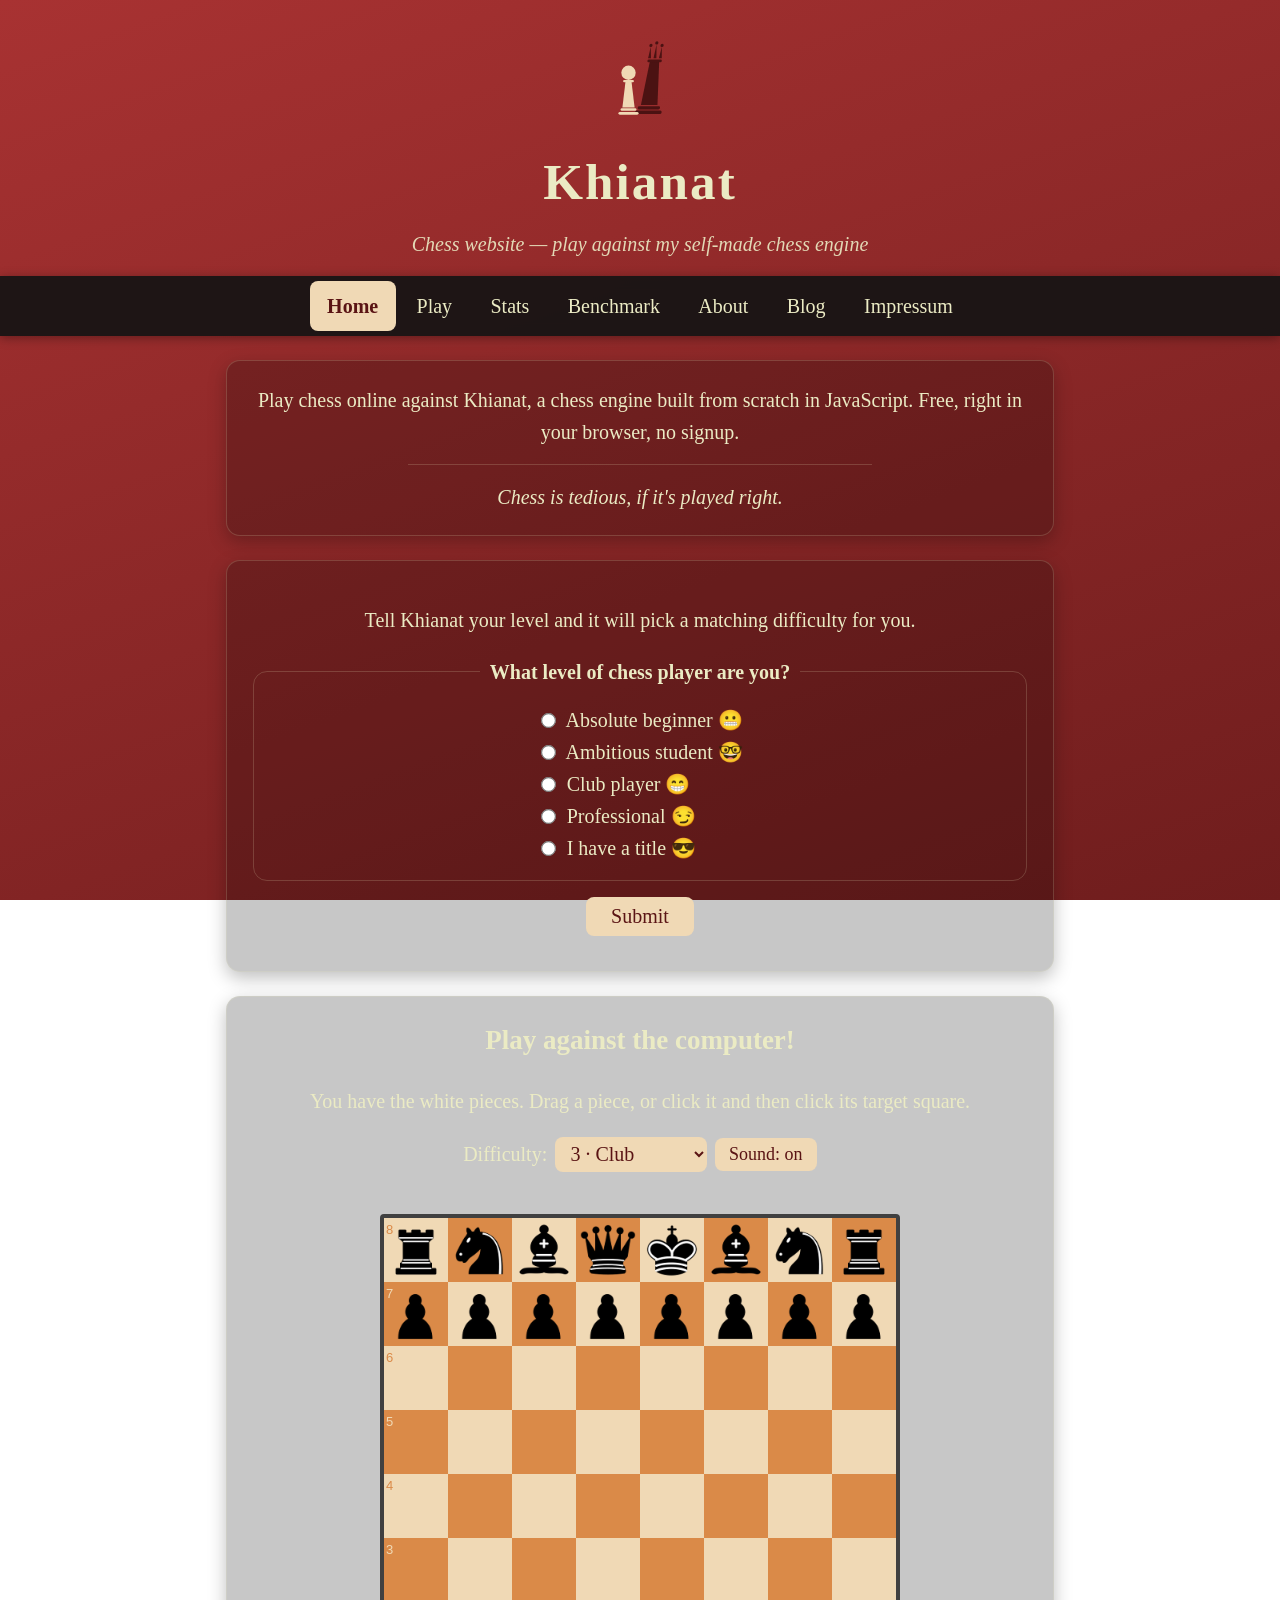
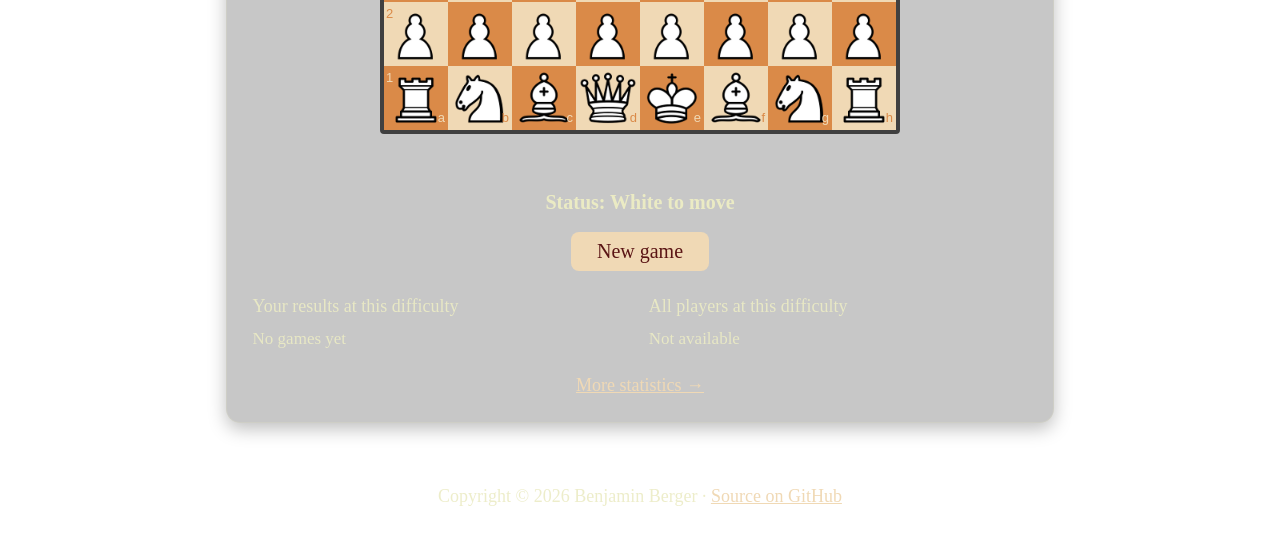
==== commit 39115161: "Restyle" ====
--- a/index.html
+++ b/index.html
@@ -74,8 +74,6 @@
 
   <body>
 
-      <a href="#main" class="skip-link">Skip to content</a>
-
       <header class="site-header">
         <img src="logo.svg" alt="Khianat logo: a pawn casting the shadow of a queen" class="site-logo">
         <h1>Khianat</h1>
--- a/style.css
+++ b/style.css
@@ -77,23 +77,6 @@
   border: 0;
 }
 
-/* only shown while it has keyboard focus */
-.skip-link {
-  position: absolute;
-  left: -9999px;
-  top: 0;
-  z-index: 20;
-  background: var(--accent);
-  color: #5a1414;
-  padding: 0.6rem 1.1rem;
-  border-radius: 0 0 8px 0;
-  text-decoration: none;
-}
-
-.skip-link:focus {
-  left: 0;
-}
-
 body {
   margin: 0;
   min-height: 100vh;
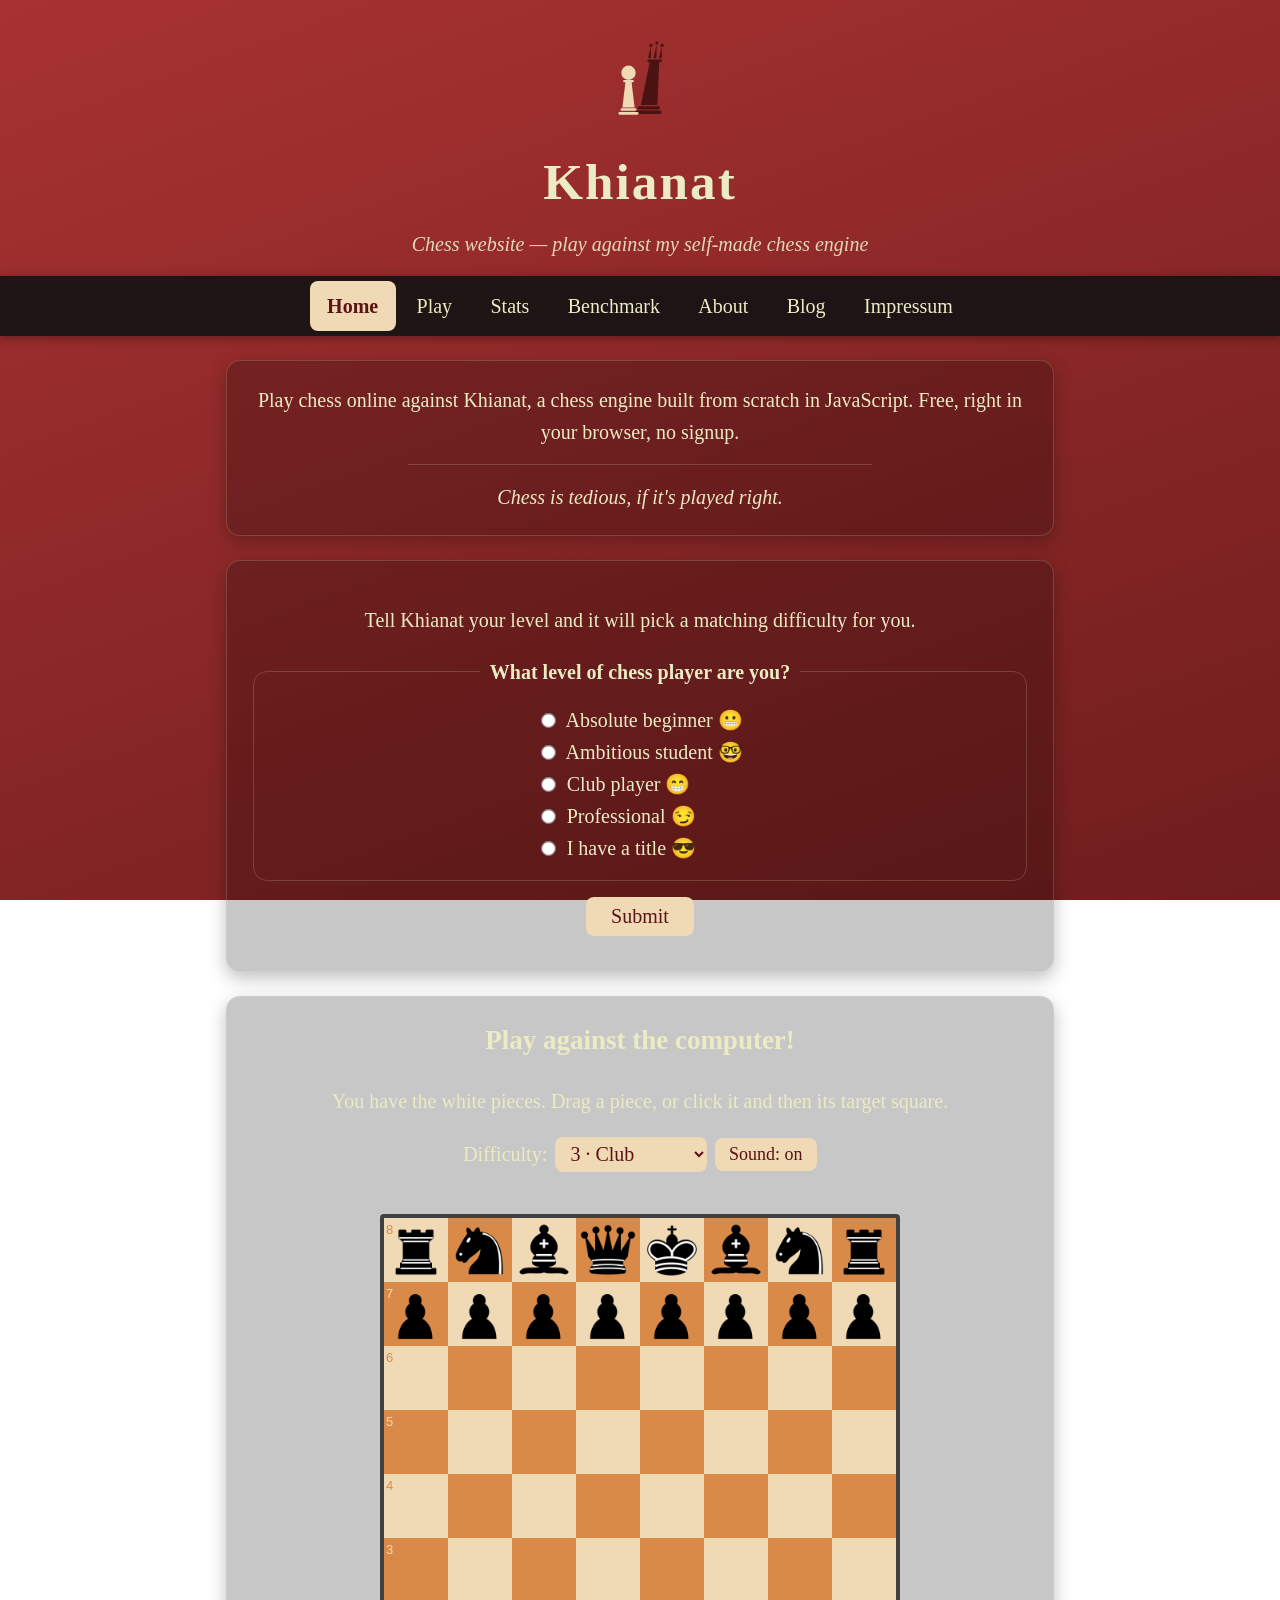
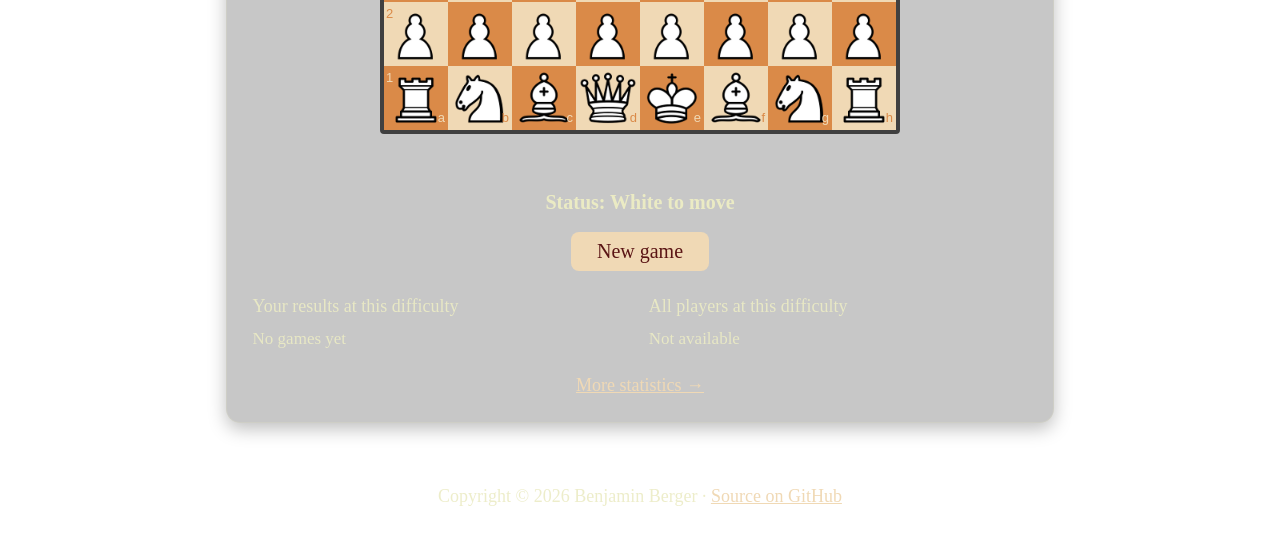
==== commit 8a5f7229: "trim text" ====
--- a/index.html
+++ b/index.html
@@ -180,7 +180,7 @@
 
       <section id="Play" class="card">
         <h2>Play against the computer!</h2>
-        <p>You have the white pieces. Drag a piece, or click it and then click its target square.</p>
+        <p>You have the white pieces. Drag a piece, or click it and then its target square.</p>
         <div class="difficulty-row">
           <label for="difficulty">Difficulty:</label>
           <select id="difficulty">
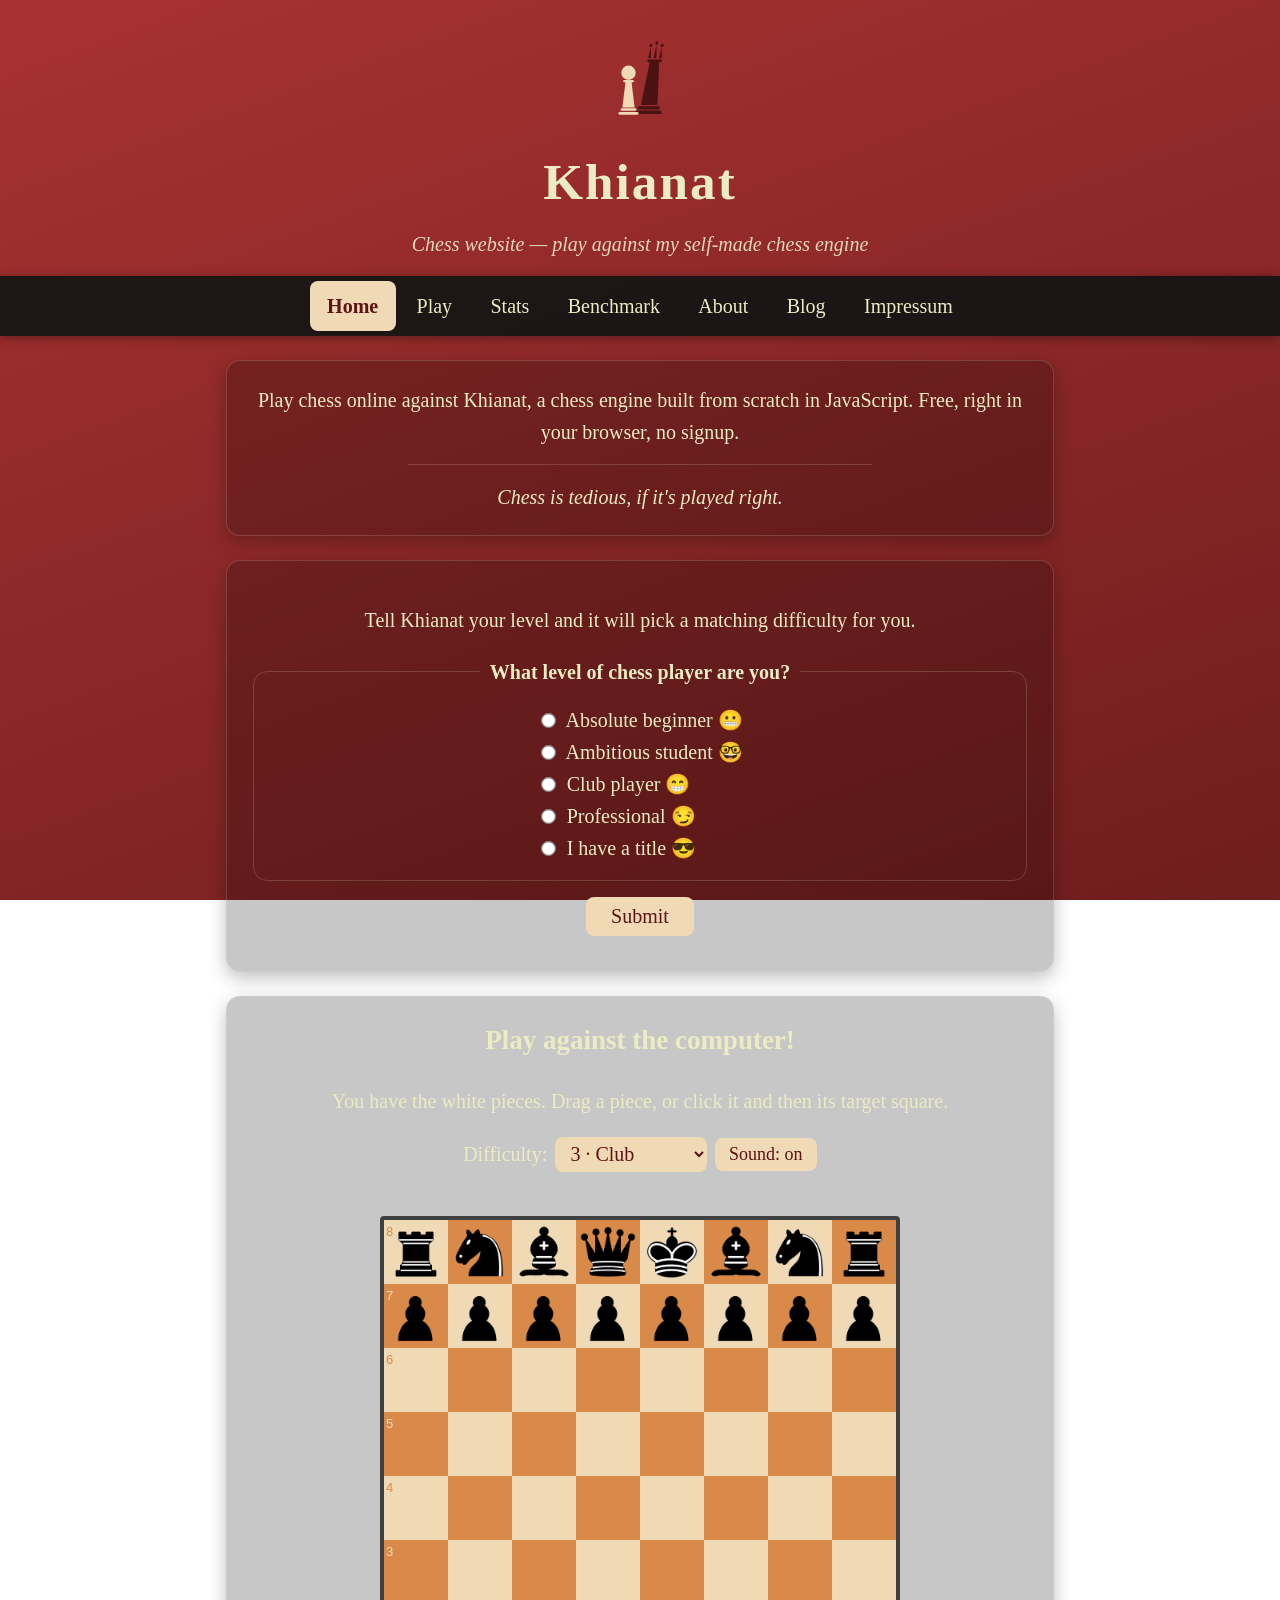
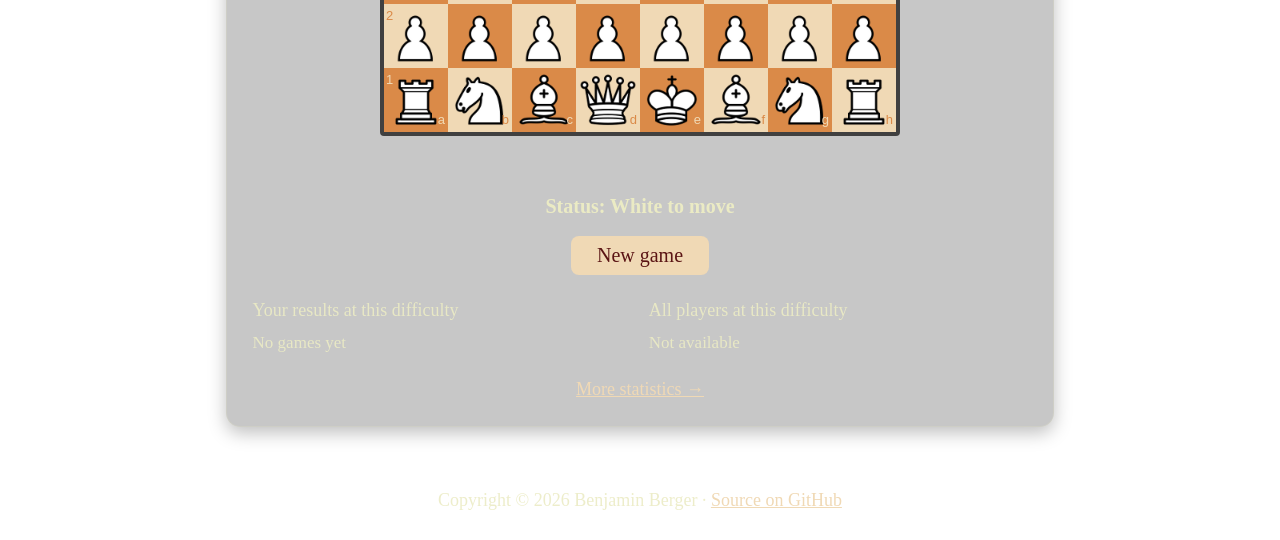
==== commit 2931f809: "Improved responsive design" ====
--- a/index.html
+++ b/index.html
@@ -51,7 +51,7 @@
       <link rel="icon" type="image/svg+xml" href="favicon.svg">
 
       <!-- central stylesheet -->
-      <link rel="stylesheet" href="style.css">
+      <link rel="stylesheet" href="style.css?v=4">
 
       <!-- get jQuery from google -->
       <script src="https://ajax.googleapis.com/ajax/libs/jquery/3.5.1/jquery.min.js"></script>
@@ -754,9 +754,11 @@
         var config = {
           draggable: true,
           position: 'start',
-          moveSpeed: 'slow',
-          snapbackSpeed: 500,
-          snapSpeed: 100,
+          // brisk rather than leisurely: at "slow" a quick series of moves
+          // feels like waiting for the board rather than playing on it
+          moveSpeed: 200,
+          snapbackSpeed: 200,
+          snapSpeed: 50,
           onDragStart: onDragStart,
           onDrop: onDrop,
           onMouseoutSquare: onMouseoutSquare,
@@ -765,8 +767,23 @@
         }
         board = Chessboard('myBoard', config)
 
-        // keep the board size in sync with the screen (mobile friendly)
-        $(window).on('resize', board.resize)
+        // Keep the board in step with the screen, but only when the width
+        // really changed. Mobile browsers fire resize whenever the address
+        // bar slides in or out, and reacting to that makes the board jump
+        // around mid-game.
+        var lastViewportWidth = window.innerWidth
+        var resizeTimer = null
+
+        $(window).on('resize orientationchange', function () {
+          if (window.innerWidth === lastViewportWidth) return
+          lastViewportWidth = window.innerWidth
+
+          window.clearTimeout(resizeTimer)
+          resizeTimer = window.setTimeout(function () {
+            board.resize()
+            board.position(game.fen(), false) // no animation, just redraw
+          }, 150)
+        })
 
         $('#soundBtn').on('click', toggleSound)
         updateSoundButton()
--- a/style.css
+++ b/style.css
@@ -250,8 +250,9 @@
 
 /* ---------- Chessboard ---------- */
 
+/* the board never gets taller than the screen, which matters in landscape */
 #myBoard {
-  width: min(100%, 520px);
+  width: min(100%, 520px, 72vh);
   margin: 0 auto 1rem;
 }
 
@@ -266,16 +267,20 @@
   flex-wrap: wrap;
   align-items: center;
   gap: 1px;
-  min-height: 26px;
+  min-height: clamp(22px, 6vw, 28px);
   width: min(100%, 520px);
   margin: 0 auto;
   color: var(--cream-muted);
   font-size: 0.9em;
 }
 
+/* sized in relation to the screen, with a hard ceiling: without the explicit
+   height these render at their natural size, which is enormous on a phone */
 .captured img {
-  width: 22px;
-  height: 22px;
+  flex: 0 0 auto;
+  width: clamp(18px, 5vw, 24px);
+  height: clamp(18px, 5vw, 24px);
+  object-fit: contain;
 }
 
 .captured .material-diff {
@@ -587,15 +592,11 @@
 
 /* ---------- Mobile ---------- */
 
-@media (max-width: 600px) {
+@media (max-width: 700px) {
   .card {
     padding: 1rem 0.9rem;
   }
 
-  .site-nav a {
-    padding: 0.5rem 0.7rem;
-  }
-
   main {
     padding: 1rem 0.6rem 0;
   }
@@ -603,4 +604,49 @@
   hr {
     width: 85%;
   }
-}
+
+  /* seven links wrap to two rows on a phone. Sticky, that would permanently
+     cover a quarter of the screen while playing, so it scrolls away here. */
+  .site-nav {
+    position: static;
+    padding: 0.3rem 0.4rem;
+  }
+
+  .site-nav a {
+    padding: 0.4rem 0.65rem;
+    font-size: 0.95em;
+  }
+
+  .site-header {
+    padding: 1.3rem 1rem 0.6rem;
+  }
+
+  .site-logo {
+    width: 64px;
+    height: 64px;
+  }
+}
+
+/* landscape on a phone: almost no height to spare, so the decoration goes */
+@media (orientation: landscape) and (max-height: 520px) {
+  .site-header {
+    padding: 0.6rem 1rem 0.3rem;
+  }
+
+  .site-logo,
+  .site-header .tagline {
+    display: none;
+  }
+
+  .site-header h1 {
+    font-size: 1.7rem;
+  }
+}
+
+/* no double tap zoom and no 300 ms delay on the things you tap while playing */
+button,
+select,
+.site-nav a,
+#myBoard {
+  touch-action: manipulation;
+}
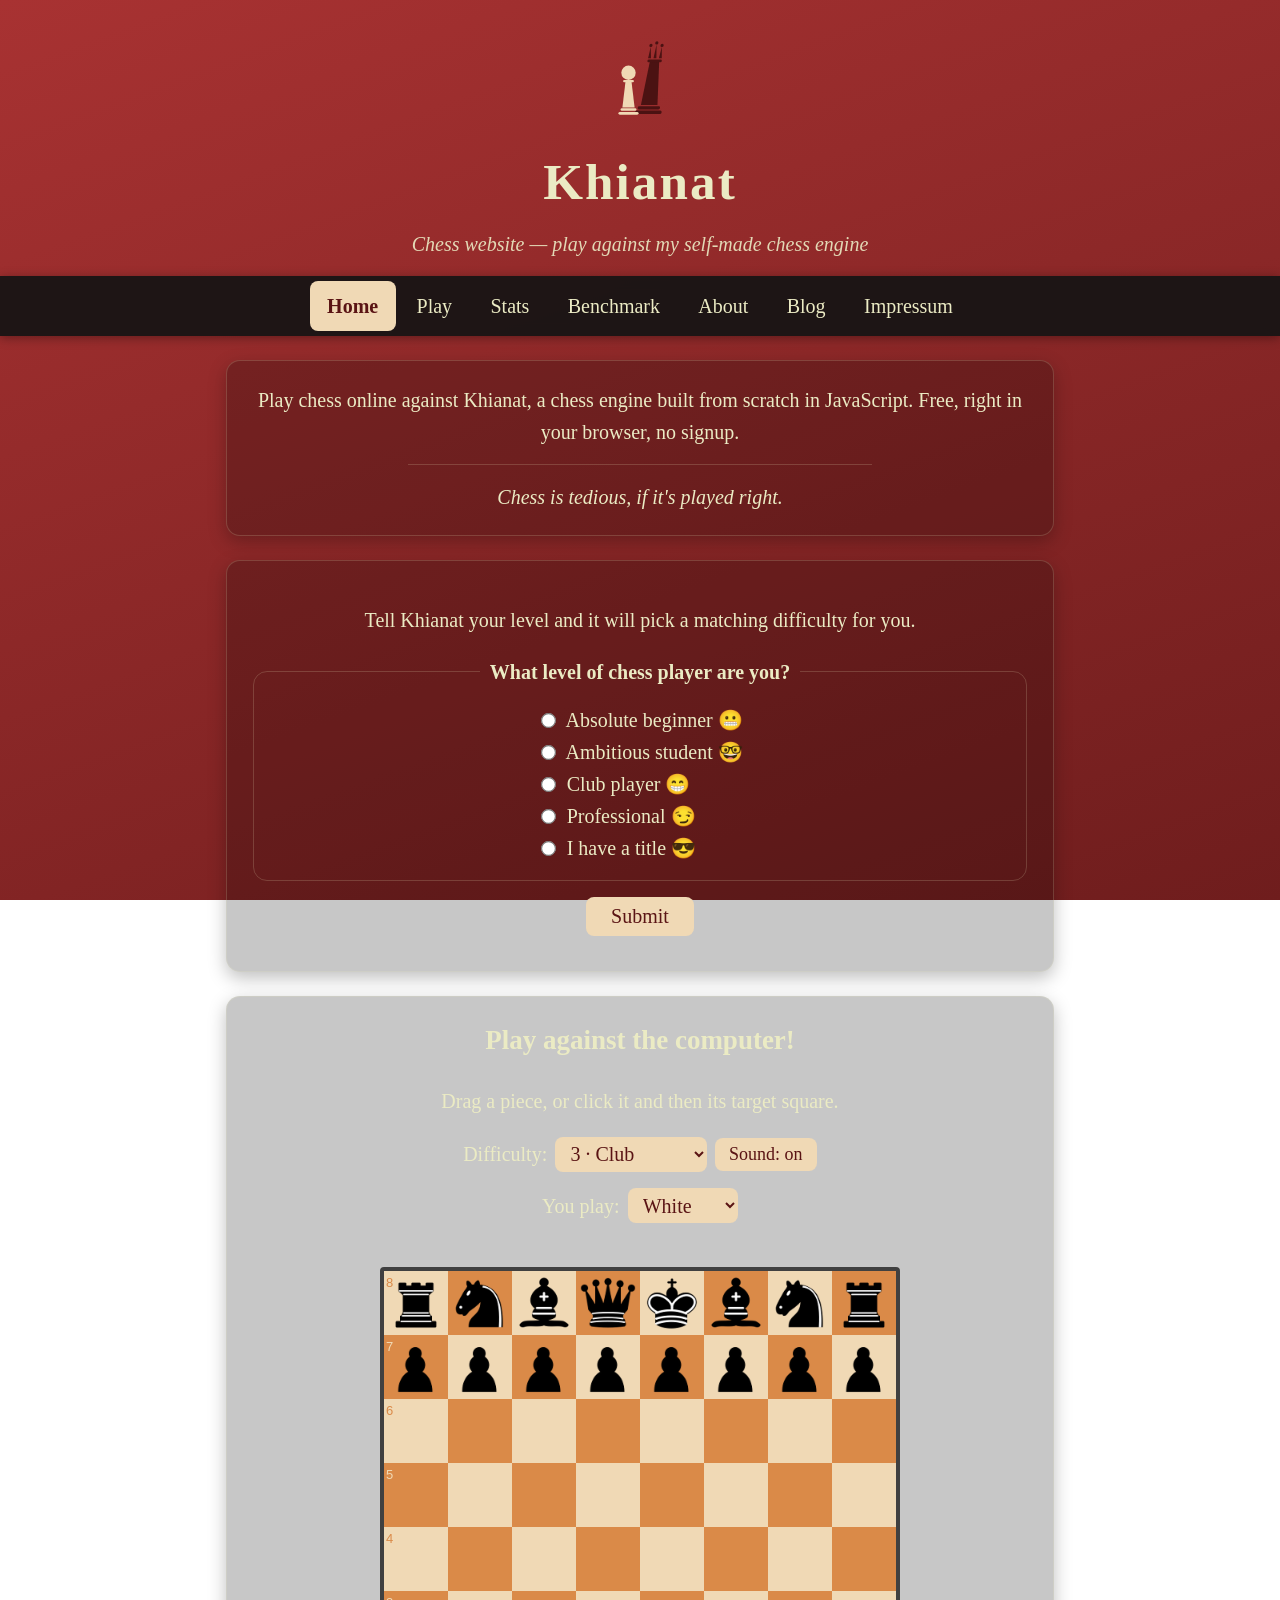
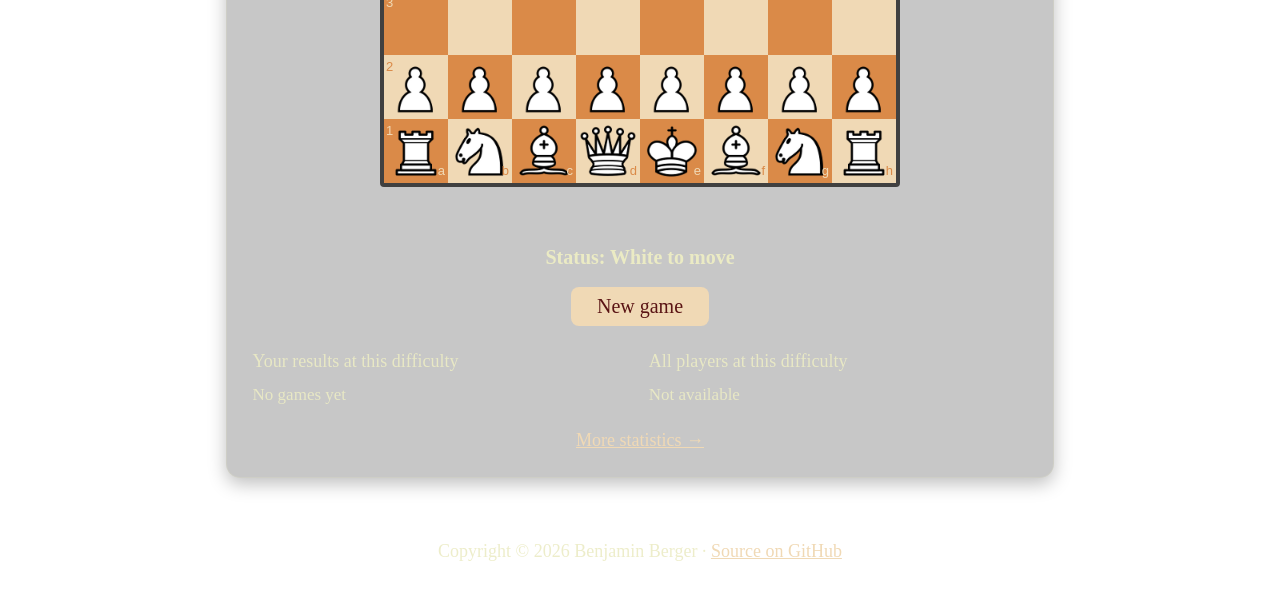
==== commit 8bd453a6: "Switch colors Play as black implementation + book moves" ====
--- a/index.html
+++ b/index.html
@@ -180,7 +180,7 @@
 
       <section id="Play" class="card">
         <h2>Play against the computer!</h2>
-        <p>You have the white pieces. Drag a piece, or click it and then its target square.</p>
+        <p>Drag a piece, or click it and then its target square.</p>
         <div class="difficulty-row">
           <label for="difficulty">Difficulty:</label>
           <select id="difficulty">
@@ -191,6 +191,14 @@
             <option value="5">5 &middot; Maximum</option>
           </select>
           <button id="soundBtn" type="button" aria-pressed="true">Sound: on</button>
+        </div>
+        <div class="difficulty-row">
+          <label for="playerColor">You play:</label>
+          <select id="playerColor">
+            <option value="w" selected>White</option>
+            <option value="b">Black</option>
+            <option value="random">Random</option>
+          </select>
         </div>
         <div id="capturedTop" class="captured" role="img" aria-label="Khianat has captured nothing"></div>
         <div id="myBoard"></div>
@@ -224,6 +232,28 @@
         var engineDifficulty = 3
         var gameResigned = false
 
+        // who plays what. colourChoice is the setting, playerColor the colour
+        // actually in use for the current game ('random' picks one per game).
+        var colourChoice = 'w'
+        var playerColor = 'w'
+        var engineColor = 'b'
+
+        function startColours () {
+          playerColor = colourChoice === 'random'
+            ? (Math.random() < 0.5 ? 'w' : 'b')
+            : colourChoice
+          engineColor = playerColor === 'w' ? 'b' : 'w'
+        }
+
+        // a game counts as started once the player has made a move of their own
+        function playerHasMoved () {
+          var history = game.history({ verbose: true })
+          for (var i = 0; i < history.length; i++) {
+            if (history[i].color === playerColor) return true
+          }
+          return false
+        }
+
         // the game is over when chess.js says so or the player resigned
         function isGameOver () {
           return gameResigned || game.game_over()
@@ -256,7 +286,7 @@
         // Khianat's move: dispatch to the worker, or think right here
         function makeMove () {
           if (isGameOver()) return
-          if (game.turn() !== 'b') return // Khianat plays Black only
+          if (game.turn() !== engineColor) return
 
           if (engineWorker) {
             searchId++
@@ -277,7 +307,7 @@
 
         function finishEngineMove (move) {
           if (move === null) return
-          if (isGameOver() || game.turn() !== 'b') return
+          if (isGameOver() || game.turn() !== engineColor) return
 
           var played = game.move(move)
           if (played === null) return // stale or invalid, never crash the UI
@@ -349,10 +379,9 @@
         // do not pick up pieces if the game is over
         if (isGameOver()) return false
 
-        // only pick up pieces for the side to move
-        if ((game.turn() === 'w' && piece.search(/^b/) !== -1) ||
-        (game.turn() === 'b' && piece.search(/^w/) !== -1))
-        return false
+        // only your own pieces, and only when it is your turn
+        if (piece[0] !== playerColor) return false
+        if (game.turn() !== playerColor) return false
 
         // picking up an own piece replaces any click selection
         clearClickSelection()
@@ -397,7 +426,7 @@
         function onMouseoverSquare (square, piece) {
           // no hints while Khianat is thinking (or the game is over)
           if (isGameOver()) return
-          if (game.turn() !== 'w') return
+          if (game.turn() !== playerColor) return
 
           // get list of possible moves for this square
           var moves = game.moves({
@@ -445,7 +474,7 @@
 
         function selectSquare (square) {
           var piece = game.get(square)
-          if (!piece || piece.color !== 'w') return
+          if (!piece || piece.color !== playerColor) return
           clickFrom = square
           $('#myBoard .square-' + square).addClass('highlight-selected')
           showTargets(square)
@@ -453,7 +482,7 @@
 
         function handleSquareTap (square) {
           if (isGameOver()) return
-          if (game.turn() !== 'w') return
+          if (game.turn() !== playerColor) return
 
           // first tap: select one of your pieces
           // (chessboard.js may start a drag at the same time, that is fine)
@@ -541,8 +570,8 @@
 
         function updateMaterial () {
           var history = game.history({ verbose: true })
-          var takenByWhite = {} // black pieces, captured by the player
-          var takenByBlack = {} // white pieces, captured by Khianat
+          var takenByWhite = {} // black pieces, taken by White
+          var takenByBlack = {} // white pieces, taken by Black
 
           for (var i = 0; i < history.length; i++) {
             var move = history[i]
@@ -562,8 +591,16 @@
             }
           }
 
-          renderCaptured(document.getElementById('capturedTop'), 'w', takenByBlack, -balance, 'Khianat')
-          renderCaptured(document.getElementById('capturedBottom'), 'b', takenByWhite, balance, 'You')
+          // the top row belongs to Khianat, the bottom row to the player,
+          // whichever colours the two of them happen to have
+          var takenByPlayer = playerColor === 'w' ? takenByWhite : takenByBlack
+          var takenByEngine = playerColor === 'w' ? takenByBlack : takenByWhite
+          var playerLead = playerColor === 'w' ? balance : -balance
+
+          renderCaptured(document.getElementById('capturedTop'),
+                         playerColor, takenByEngine, -playerLead, 'Khianat')
+          renderCaptured(document.getElementById('capturedBottom'),
+                         engineColor, takenByPlayer, playerLead, 'You')
         }
 
         // mark the from and to squares of the move that was just played
@@ -576,19 +613,28 @@
         function newGame () {
           window.clearTimeout(thinkTimer) // in case Khianat was about to move
           searchId++ // invalidates any search still running in the worker
+          startColours()
+
           game.reset()
-          board.start()
+          board.orientation(playerColor === 'w' ? 'white' : 'black')
+          board.start(false) // no animation: it is a fresh board anyway
           clearClickSelection()
           $('#myBoard .square-55d63').removeClass('highlight-last')
           resultRecorded = false
           gameResigned = false
           saveCurrentGame() // clears the stored game
           updateStatus()
+          refreshStatsDisplay()
+
+          // playing Black means Khianat opens
+          if (engineColor === 'w') {
+            thinkTimer = window.setTimeout(makeMove, 400)
+          }
         }
 
         // giving up counts as a loss, no escaping the statistics
         function resignGame () {
-          if (isGameOver() || game.history().length === 0) return
+          if (isGameOver() || !playerHasMoved()) return
 
           window.clearTimeout(thinkTimer)
           searchId++ // a search still running in the worker must not move anymore
@@ -598,13 +644,13 @@
           recordResultOnce('l')
           saveCurrentGame() // clears the stored game
           playSound(yesSound)
-          $status.html('Game over, White resigned.')
+          $status.html('Game over, ' + (playerColor === 'w' ? 'White' : 'Black') + ' resigned.')
           updateGameButton()
         }
 
         // one button: "Resign" during a game, "New game" once it is over
         function updateGameButton () {
-          if (!isGameOver() && game.history().length > 0) {
+          if (!isGameOver() && playerHasMoved()) {
             $('#gameBtn').text('Resign')
           } else {
             $('#gameBtn').text('New game')
@@ -625,7 +671,8 @@
             } else {
               window.localStorage.setItem(GAME_STORAGE_KEY, JSON.stringify({
                 history: game.history(),
-                difficulty: engineDifficulty
+                difficulty: engineDifficulty,
+                playerColor: playerColor
               }))
             }
           } catch (e) {
@@ -650,10 +697,18 @@
               $('#difficulty').val(String(saved.difficulty))
             }
 
-            board.position(game.fen())
+            if (saved.playerColor === 'w' || saved.playerColor === 'b') {
+              playerColor = saved.playerColor
+              engineColor = playerColor === 'w' ? 'b' : 'w'
+              colourChoice = playerColor
+              $('#playerColor').val(playerColor)
+            }
+
+            board.orientation(playerColor === 'w' ? 'white' : 'black')
+            board.position(game.fen(), false)
 
             // reloaded while Khianat was thinking: let it move again
-            if (!game.game_over() && game.turn() === 'b') {
+            if (!game.game_over() && game.turn() === engineColor) {
               thinkTimer = window.setTimeout(makeMove, 500)
             }
           } catch (e) {
@@ -675,7 +730,7 @@
           recordPersonalResult(engineDifficulty, result, moves)
           refreshStatsDisplay()
 
-          postGlobalResult(engineDifficulty, result, moves, game.history()[0])
+          postGlobalResult(engineDifficulty, result, moves, game.history()[0], engineColor)
             .then(function (data) {
               globalStatsCache = data
               refreshStatsDisplay()
@@ -715,15 +770,12 @@
         if (game.in_checkmate()) {
         status = 'Game over, ' + moveColor + ' is in checkmate.'
 
-        // play sound: "Yes" if the computer checkmated the player (White),
-        // "No" if the player checkmated the computer (Black)
-        if (moveColor === 'White') {
-        playSound(yesSound)
-        } else {
-        playSound(noSound)
-        }
-
-        recordResultOnce(moveColor === 'White' ? 'l' : 'w')
+        // the side to move is the one that got mated
+        var playerLost = game.turn() === playerColor
+
+        // "Yes" when Khianat wins, a grumpy "No" when it does not
+        playSound(playerLost ? yesSound : noSound)
+        recordResultOnce(playerLost ? 'l' : 'w')
         }
 
         // draw?
@@ -796,29 +848,49 @@
           }
         })
 
+        /*
+         * Changing difficulty or colour mid-game would distort the
+         * statistics, so it restarts and the running game counts as a loss.
+         * Before the player's first move there is nothing to lose.
+         */
+        function confirmRestart (message) {
+          if (isGameOver() || !playerHasMoved()) return true
+          if (!window.confirm(message)) return false
+          recordResultOnce('l') // counted at the settings that were in play
+          return true
+        }
+
         $('#difficulty').on('change', function () {
           var newLevel = parseInt(this.value, 10)
-
-          // changing the difficulty mid-game would distort the statistics:
-          // it restarts the game and the running game counts as a loss
-          if (!isGameOver() && game.history().length > 0) {
-            var ok = window.confirm(
-              'Changing the difficulty restarts the game. ' +
-              'The current game will be counted as a loss. OK?'
-            )
-            if (!ok) {
-              this.value = String(engineDifficulty) // keep the old level
-              return
-            }
-            recordResultOnce('l') // counted at the level that was being played
-            engineDifficulty = newLevel
+          var wasRunning = !isGameOver() && playerHasMoved()
+
+          if (!confirmRestart('Changing the difficulty restarts the game. ' +
+                              'The current game will be counted as a loss. OK?')) {
+            this.value = String(engineDifficulty) // keep the old level
+            return
+          }
+
+          engineDifficulty = newLevel
+          if (wasRunning) {
             newGame()
           } else {
-            engineDifficulty = newLevel
-          }
-
-          refreshStatsDisplay()
-          saveCurrentGame()
+            refreshStatsDisplay()
+            saveCurrentGame()
+          }
+        })
+
+        $('#playerColor').on('change', function () {
+          var newChoice = this.value
+          var wasRunning = !isGameOver() && playerHasMoved()
+
+          if (!confirmRestart('Changing colour restarts the game. ' +
+                              'The current game will be counted as a loss. OK?')) {
+            this.value = colourChoice // keep the old choice
+            return
+          }
+
+          colourChoice = newChoice
+          newGame() // a colour change always means a fresh board
         })
 
         restoreSavedGame()
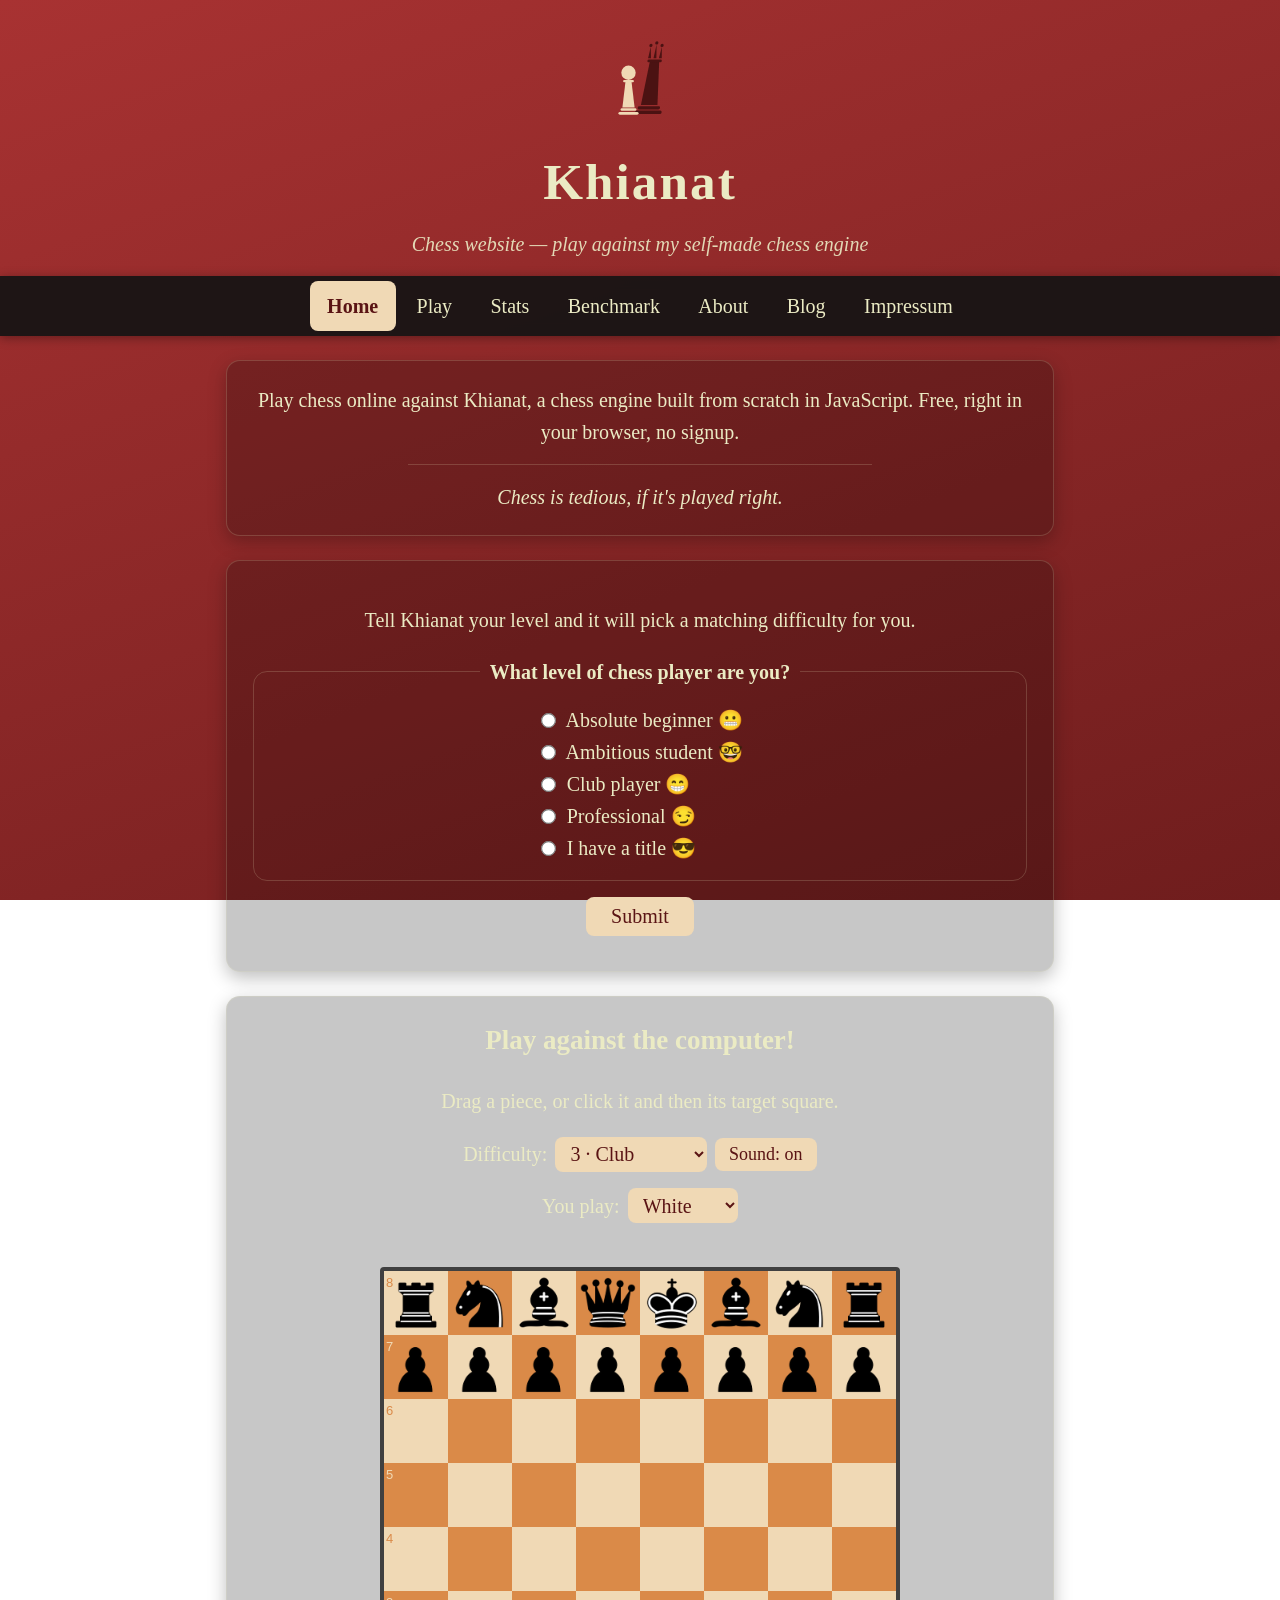
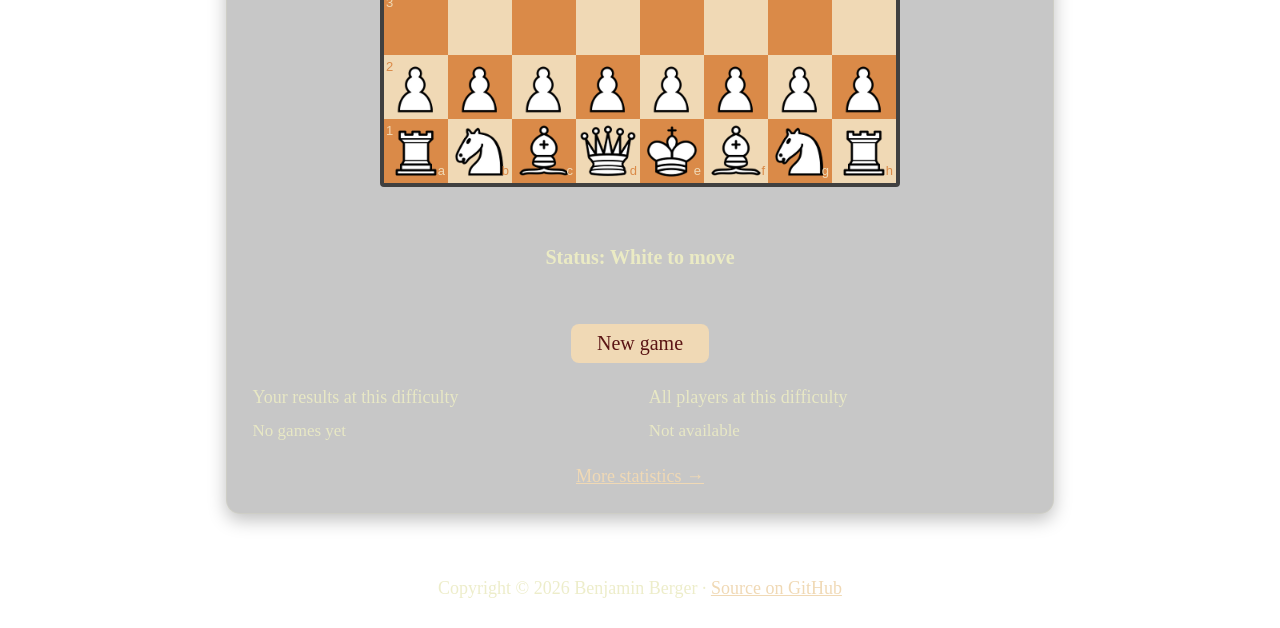
==== commit 3c16e03e: "Web Audio API" ====
--- a/index.html
+++ b/index.html
@@ -70,6 +70,9 @@
 
       <!-- helpers for the personal and global game statistics -->
       <script type="text/javascript" src="stats.js"></script>
+
+      <!-- move sounds and Khianat's commentary -->
+      <script type="text/javascript" src="sounds.js?v=1"></script>
   </head>
 
   <body>
@@ -204,6 +207,7 @@
         <div id="myBoard"></div>
         <div id="capturedBottom" class="captured" role="img" aria-label="You have captured nothing"></div>
         <div class="status-line">Status: <span id="status" aria-live="polite"></span></div>
+        <p id="khianatSays" class="khianat-says" aria-live="polite"></p>
         <button id="gameBtn" type="button">New game</button>
         <p id="moveAnnouncement" class="visually-hidden" aria-live="polite"></p>
 
@@ -313,7 +317,7 @@
           if (played === null) return // stale or invalid, never crash the UI
 
           board.position(game.fen())
-          playMoveSound()
+          announceMove(played, true)
           highlightMove(played.from, played.to)
 
           // for screen readers: the move itself is only visible on the board
@@ -322,13 +326,6 @@
           updateStatus()
           saveCurrentGame()
         }
-
-        // sounds for the end of the game
-        var yesSound = new Audio('mixkit-robot-says-yes-283.wav')
-        var noSound = new Audio('mixkit-robot-says-no-282.wav')
-
-        // wooden click for every move on the board
-        var moveSound = new Audio('351518__mh2o__chess-move-on-alabaster.wav')
 
         // sound can be muted, the choice is remembered in this browser
         var SOUND_STORAGE_KEY = 'khianatSound'
@@ -336,15 +333,32 @@
         try {
           soundOn = window.localStorage.getItem(SOUND_STORAGE_KEY) !== 'off'
         } catch (e) {}
-
-        function playSound (sound) {
-          if (!soundOn) return
-          sound.currentTime = 0
-          sound.play()
-        }
-
-        function playMoveSound () {
-          playSound(moveSound)
+        Sounds.setEnabled(soundOn)
+
+        // browsers keep audio asleep until the page has been touched
+        $(document).one('pointerdown touchstart keydown', function () {
+          Sounds.unlock()
+        })
+
+        // plays whatever this move should sound like and lets Khianat comment
+        function announceMove (move, byEngine) {
+          Sounds.countMove()
+          var givesCheck = game.in_check() && !game.game_over()
+          Sounds.playMove(move, givesCheck)
+
+          if (!byEngine) return
+
+          // Khianat only speaks when it has a reason to
+          if (move.captured && PIECE_POINTS[move.captured] >= 3) {
+            showTaunt(Sounds.taunt('capture', { chance: 0.3 }))
+          } else if (givesCheck) {
+            showTaunt(Sounds.taunt('check', { chance: 0.2 }))
+          }
+        }
+
+        // the line is also shown, so it works with the sound off too
+        function showTaunt (line) {
+          if (line) $('#khianatSays').html('&ldquo;' + line + '&rdquo;')
         }
 
         function updateSoundButton () {
@@ -354,6 +368,7 @@
 
         function toggleSound () {
           soundOn = !soundOn
+          Sounds.setEnabled(soundOn)
           try {
             window.localStorage.setItem(SOUND_STORAGE_KEY, soundOn ? 'on' : 'off')
           } catch (e) {}
@@ -389,7 +404,7 @@
 
         // everything that happens after the player made a legal move
         function afterPlayerMove (move) {
-          playMoveSound()
+          announceMove(move, false)
           highlightMove(move.from, move.to)
 
           // make best legal move for black
@@ -622,6 +637,8 @@
           $('#myBoard .square-55d63').removeClass('highlight-last')
           resultRecorded = false
           gameResigned = false
+          Sounds.resetTaunts()
+          $('#khianatSays').empty()
           saveCurrentGame() // clears the stored game
           updateStatus()
           refreshStatsDisplay()
@@ -643,7 +660,8 @@
 
           recordResultOnce('l')
           saveCurrentGame() // clears the stored game
-          playSound(yesSound)
+          Sounds.play('win')
+          showTaunt(Sounds.taunt('resign', { always: true }))
           $status.html('Game over, ' + (playerColor === 'w' ? 'White' : 'Black') + ' resigned.')
           updateGameButton()
         }
@@ -773,8 +791,8 @@
         // the side to move is the one that got mated
         var playerLost = game.turn() === playerColor
 
-        // "Yes" when Khianat wins, a grumpy "No" when it does not
-        playSound(playerLost ? yesSound : noSound)
+        Sounds.play(playerLost ? 'win' : 'lose')
+        showTaunt(Sounds.taunt(playerLost ? 'win' : 'lose', { always: true }))
         recordResultOnce(playerLost ? 'l' : 'w')
         }
 
@@ -782,6 +800,8 @@
         else if (game.in_draw()) {
         status = 'Game over, drawn position'
 
+        Sounds.play('draw')
+        showTaunt(Sounds.taunt('draw', { always: true }))
         recordResultOnce('d')
         }
 
--- a/style.css
+++ b/style.css
@@ -261,6 +261,14 @@
   font-weight: 600;
 }
 
+/* what Khianat has to say for itself */
+.khianat-says {
+  min-height: 1.5em;
+  margin: 0.4rem 0 0;
+  color: var(--accent);
+  font-style: italic;
+}
+
 /* captured pieces and material balance around the board */
 .captured {
   display: flex;
